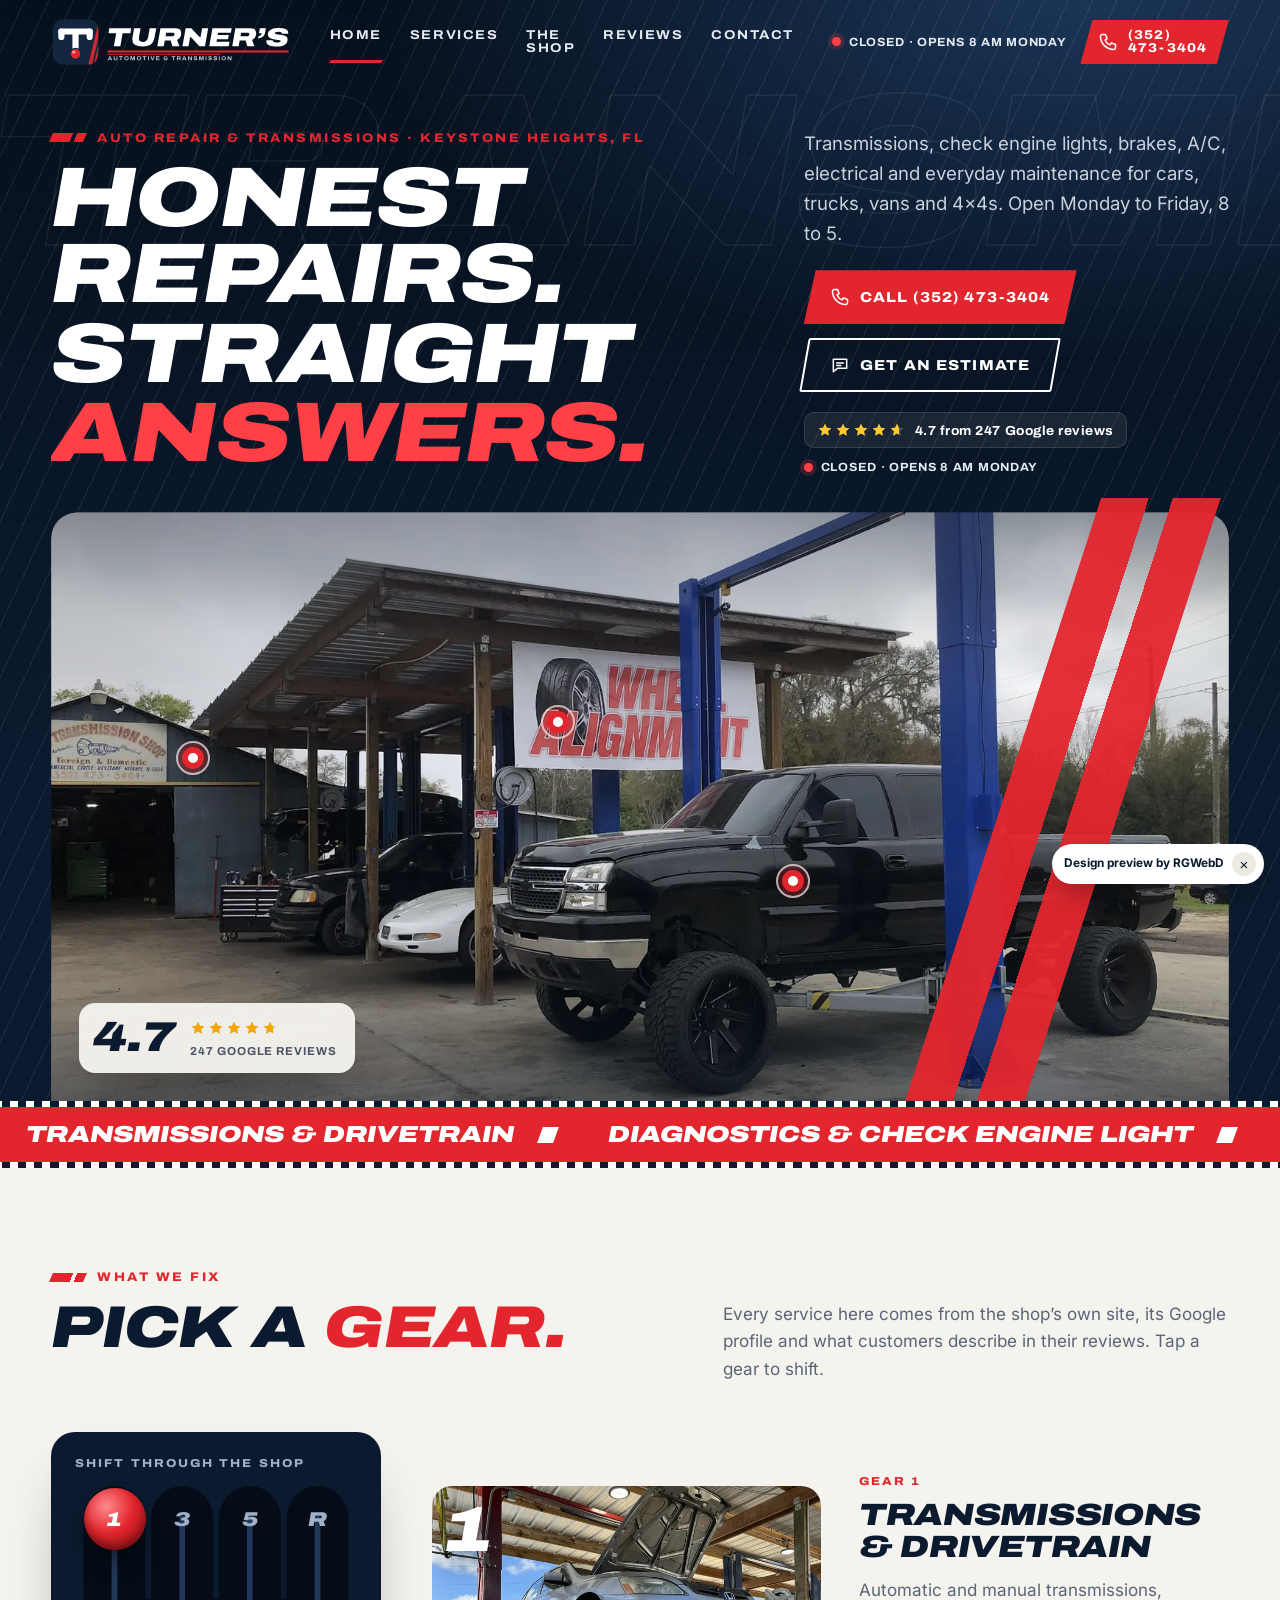
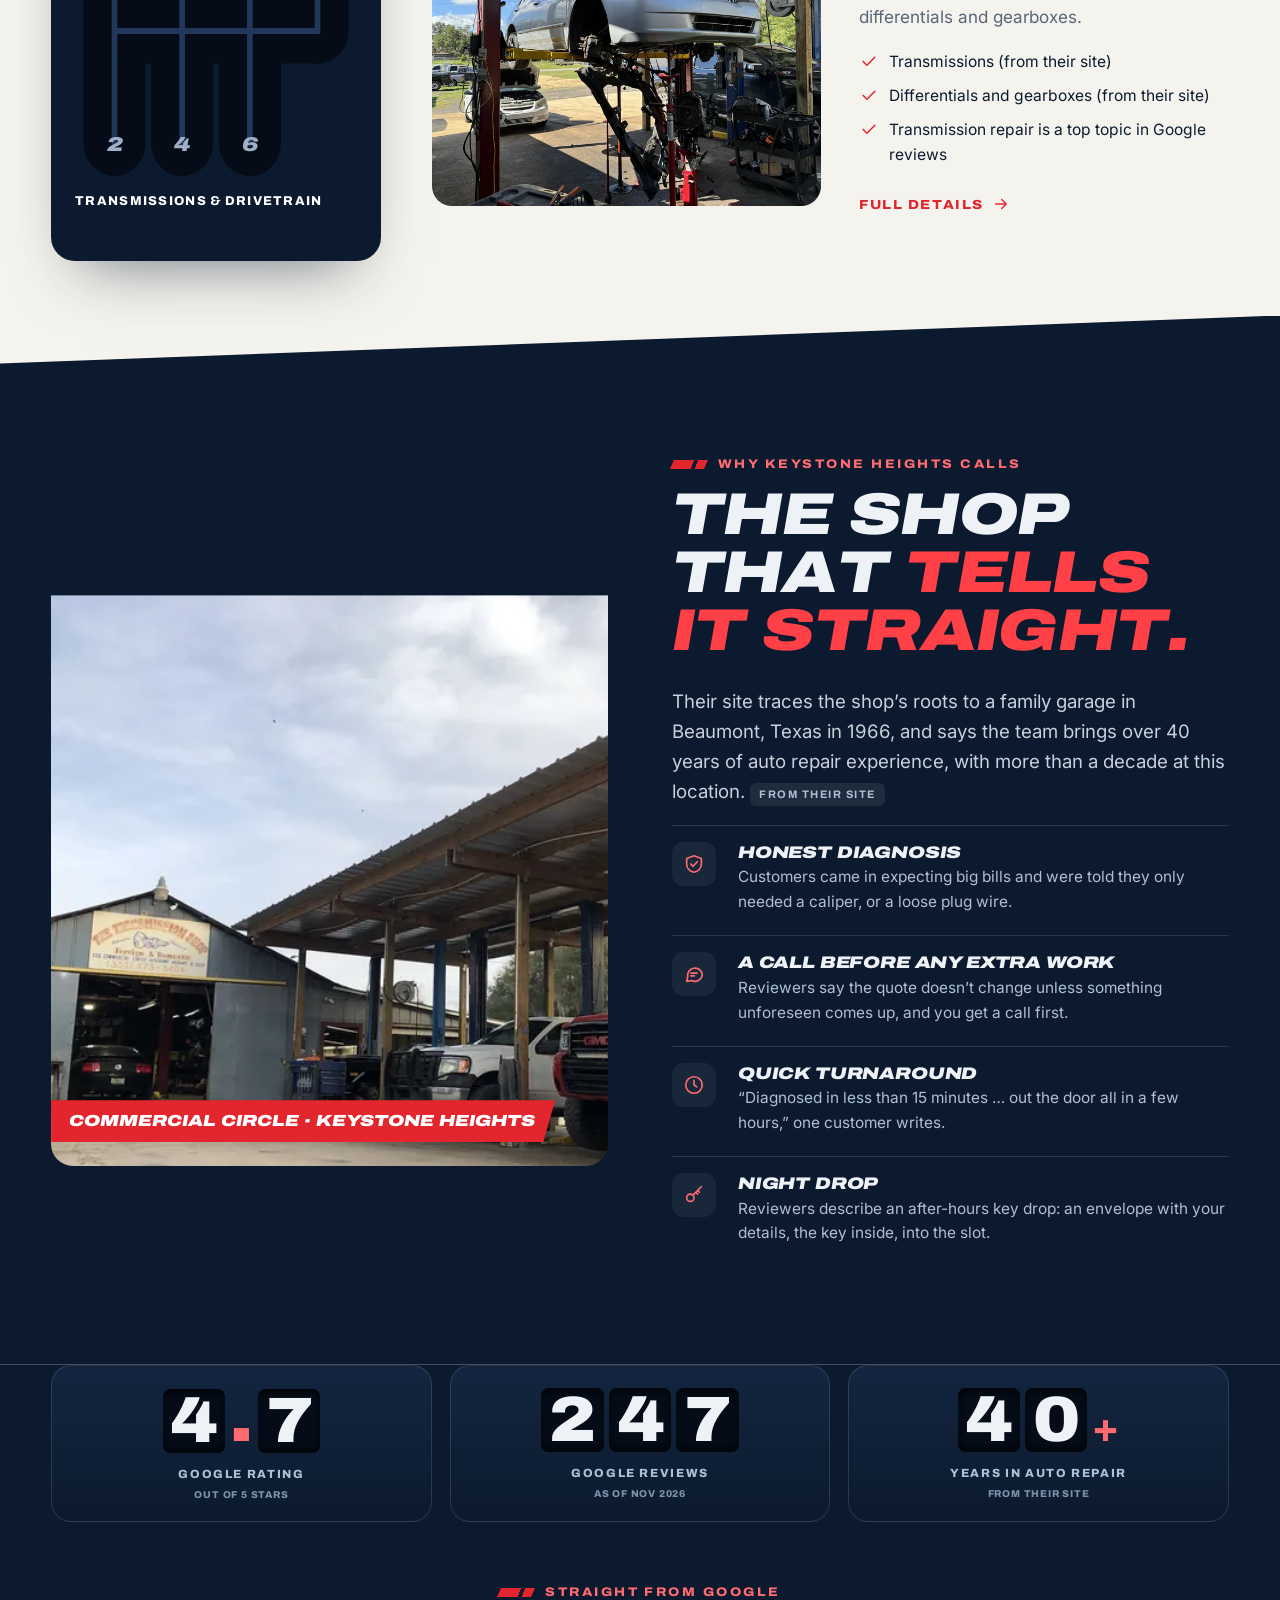
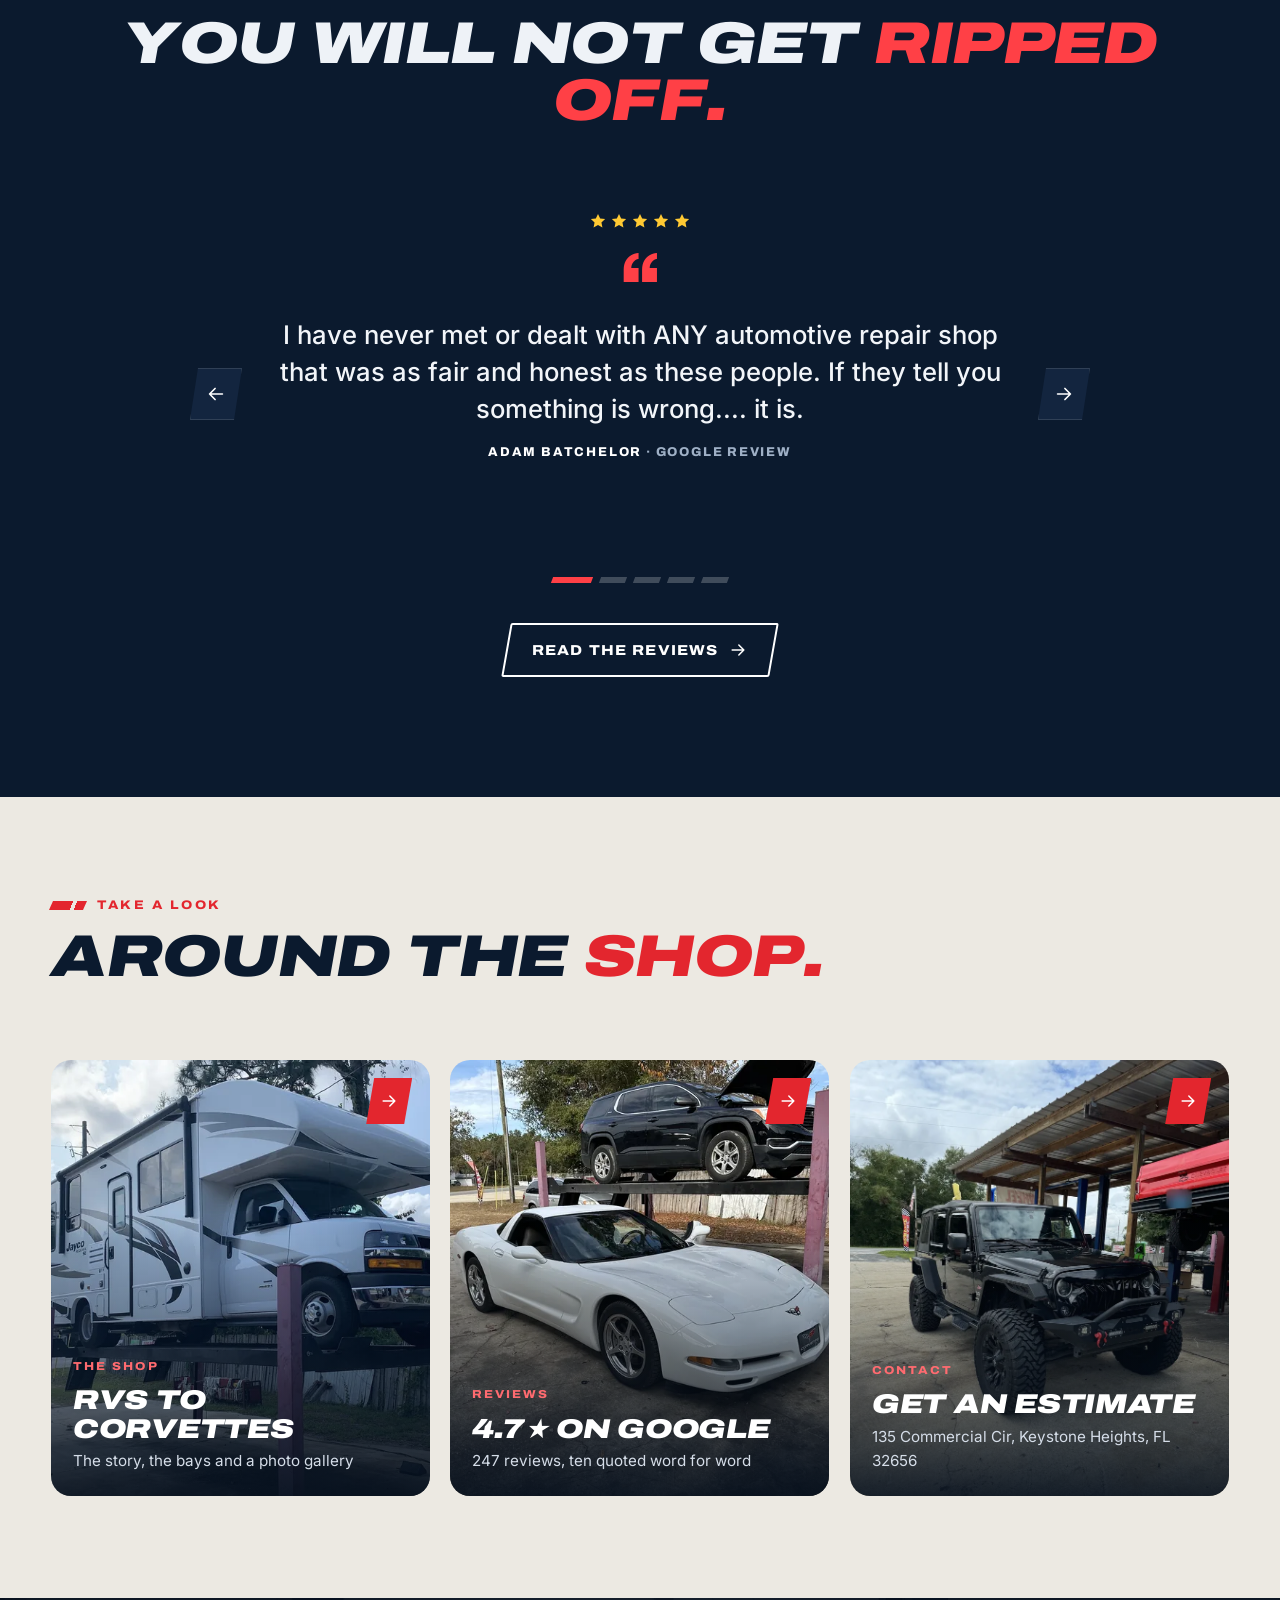
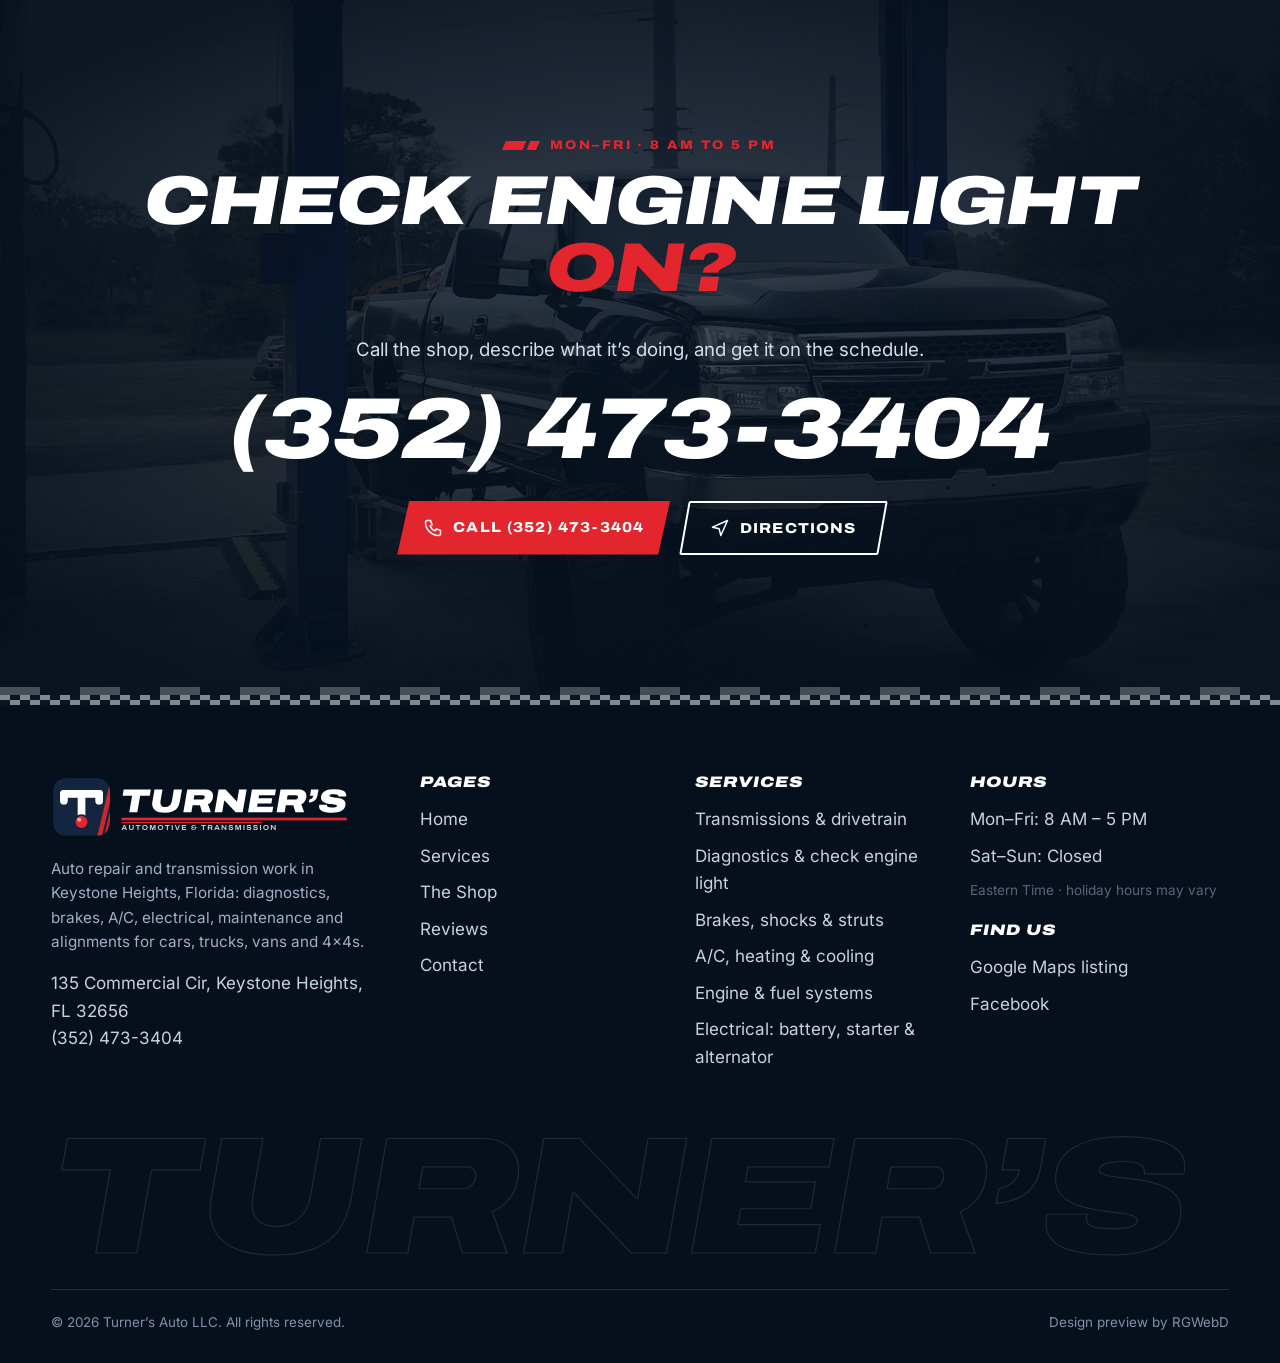
==== index.html @ 78ec4640 "Turner's Automotive design preview (RGWebD)" ====
<!doctype html><html lang="en"><head><meta charset="utf-8"><meta name="viewport" content="width=device-width,initial-scale=1,viewport-fit=cover">
<title>Turner’s Automotive | Auto Repair &amp; Transmissions in Keystone Heights, FL</title><meta name="description" content="Auto repair and transmission shop in Keystone Heights, FL: diagnostics, check engine lights, brakes, A/C, electrical, oil changes and alignments. 4.7★ from 247 Google reviews. Mon–Fri 8–5. Call (352) 473-3404."><link rel="canonical" href="https://rgwebd.github.io/turnersautomotive-demo/"><meta name="robots" content="index,follow">
<meta name="theme-color" content="#0B1A2E"><link rel="icon" href="favicon.ico" sizes="any"><link rel="icon" href="assets/ta-favicon.svg" type="image/svg+xml"><link rel="apple-touch-icon" href="apple-touch-icon.png">
<meta property="og:type" content="website"><meta property="og:site_name" content="Turner’s Automotive"><meta property="og:title" content="Turner’s Automotive | Auto Repair &amp; Transmissions in Keystone Heights, FL"><meta property="og:description" content="Auto repair and transmission shop in Keystone Heights, FL: diagnostics, check engine lights, brakes, A/C, electrical, oil changes and alignments. 4.7★ from 247 Google reviews. Mon–Fri 8–5. Call (352) 473-3404."><meta property="og:url" content="https://rgwebd.github.io/turnersautomotive-demo/"><meta property="og:image" content="https://rgwebd.github.io/turnersautomotive-demo/assets/og-image.jpg"><meta property="og:image:width" content="1200"><meta property="og:image:height" content="630"><meta property="og:locale" content="en_US">
<meta name="twitter:card" content="summary_large_image"><meta name="twitter:title" content="Turner’s Automotive | Auto Repair &amp; Transmissions in Keystone Heights, FL"><meta name="twitter:description" content="Auto repair and transmission shop in Keystone Heights, FL: diagnostics, check engine lights, brakes, A/C, electrical, oil changes and alignments. 4.7★ from 247 Google reviews. Mon–Fri 8–5. Call (352) 473-3404."><meta name="twitter:image" content="https://rgwebd.github.io/turnersautomotive-demo/assets/og-image.jpg">
<link rel="preload" href="assets/fonts/archivo-italic.woff2" as="font" type="font/woff2" crossorigin><link rel="preload" href="assets/fonts/inter.woff2" as="font" type="font/woff2" crossorigin>
<link rel="stylesheet" href="assets/styles.css"><script>document.documentElement.classList.add('js')</script><script type="application/ld+json">{"@context": "https://schema.org", "@type": "AutoRepair", "@id": "https://rgwebd.github.io/turnersautomotive-demo/#business", "name": "Turner’s Automotive", "alternateName": ["Turner’s Automotive & Transmission", "Turner’s Auto LLC"], "description": "Auto repair and transmission shop in Keystone Heights, Florida: transmissions, differentials and gearboxes, diagnostics and check engine lights, brakes, shocks and struts, A/C and heating, radiators and cooling systems, fuel systems, electrical repair, oil changes, tune-ups and alignments.", "url": "https://rgwebd.github.io/turnersautomotive-demo/", "telephone": "+1-352-473-3404", "image": ["https://rgwebd.github.io/turnersautomotive-demo/assets/img/g01-1600.webp", "https://rgwebd.github.io/turnersautomotive-demo/assets/img/g17-1600.webp", "https://rgwebd.github.io/turnersautomotive-demo/assets/og-image.jpg"], "logo": "https://rgwebd.github.io/turnersautomotive-demo/assets/favicon-512.png", "address": {"@type": "PostalAddress", "streetAddress": "135 Commercial Cir", "addressLocality": "Keystone Heights", "addressRegion": "FL", "postalCode": "32656", "addressCountry": "US"}, "geo": {"@type": "GeoCoordinates", "latitude": 29.7842377, "longitude": -82.0258645}, "hasMap": "https://www.google.com/maps/place/TURNER%E2%80%99S+AUTOMOTIVE/@29.7842377,-82.0284394,17z/data=!3m1!4b1!4m6!3m5!1s0x88e60f70cee715e9:0x8879cd5ee60d667d!8m2!3d29.7842377!4d-82.0258645!16s%2Fg%2F1v75sqx7", "sameAs": ["https://www.google.com/maps/place/TURNER%E2%80%99S+AUTOMOTIVE/@29.7842377,-82.0284394,17z/data=!3m1!4b1!4m6!3m5!1s0x88e60f70cee715e9:0x8879cd5ee60d667d!8m2!3d29.7842377!4d-82.0258645!16s%2Fg%2F1v75sqx7", "https://www.facebook.com/people/Turner-Automotive-Transmission-AKA-The-Transmission-Repair-Shop/100063788893662/"], "areaServed": [{"@type": "City", "name": "Keystone Heights, FL"}, {"@type": "Place", "name": "Northeast and Central Florida"}], "openingHoursSpecification": [{"@type": "OpeningHoursSpecification", "dayOfWeek": ["Monday", "Tuesday", "Wednesday", "Thursday", "Friday"], "opens": "08:00", "closes": "17:00"}], "paymentAccepted": "Credit cards, debit cards", "amenityFeature": [{"@type": "LocationFeatureSpecification", "name": "Wheelchair accessible entrance", "value": true}, {"@type": "LocationFeatureSpecification", "name": "Wheelchair accessible parking lot", "value": true}], "knowsAbout": ["Transmission repair", "Differentials", "Check engine light diagnosis", "Brake repair", "Auto A/C repair", "Radiator and cooling system repair", "Fuel injection", "Automotive electrical repair", "Oil change", "Wheel alignment"], "aggregateRating": {"@type": "AggregateRating", "ratingValue": 4.7, "reviewCount": 247, "bestRating": 5}, "makesOffer": [{"@type": "Offer", "itemOffered": {"@type": "Service", "name": "Transmissions & drivetrain", "url": "https://rgwebd.github.io/turnersautomotive-demo/services.html#transmissions"}}, {"@type": "Offer", "itemOffered": {"@type": "Service", "name": "Diagnostics & check engine light", "url": "https://rgwebd.github.io/turnersautomotive-demo/services.html#diagnostics"}}, {"@type": "Offer", "itemOffered": {"@type": "Service", "name": "Brakes, shocks & struts", "url": "https://rgwebd.github.io/turnersautomotive-demo/services.html#brakes-suspension"}}, {"@type": "Offer", "itemOffered": {"@type": "Service", "name": "A/C, heating & cooling", "url": "https://rgwebd.github.io/turnersautomotive-demo/services.html#ac-cooling"}}, {"@type": "Offer", "itemOffered": {"@type": "Service", "name": "Engine & fuel systems", "url": "https://rgwebd.github.io/turnersautomotive-demo/services.html#engine-fuel"}}, {"@type": "Offer", "itemOffered": {"@type": "Service", "name": "Electrical: battery, starter & alternator", "url": "https://rgwebd.github.io/turnersautomotive-demo/services.html#electrical"}}, {"@type": "Offer", "itemOffered": {"@type": "Service", "name": "Oil change, tune-up & fluids", "url": "https://rgwebd.github.io/turnersautomotive-demo/services.html#maintenance"}}, {"@type": "Offer", "itemOffered": {"@type": "Service", "name": "Wheel alignment & tires", "url": "https://rgwebd.github.io/turnersautomotive-demo/services.html#alignment"}}]}</script></head>
<body><a class="skip" href="#main">Skip to content</a><div class="progress" aria-hidden="true"></div>
<header class="hdr"><div class="wrap"><a class="brand" href="index.html" aria-label="Turner’s Automotive home"><img src="assets/ta-horizontal-dark.svg" width="425" height="120" alt="Turner’s Automotive &amp; Transmission"></a>
<nav class="nav" aria-label="Main"><a href="index.html" aria-current="page">Home</a><a href="services.html">Services</a><a href="shop.html">The Shop</a><a href="reviews.html">Reviews</a><a href="contact.html">Contact</a></nav><div class="hdr-cta"><span class="status" data-status><i></i><span>Mon–Fri 8 AM–5 PM</span></span><a class="btn sm mag" href="tel:+13524733404"><svg viewBox="0 0 24 24" fill="none" stroke="currentColor" stroke-width="1.8" stroke-linecap="round" stroke-linejoin="round" aria-hidden="true"><path d="M5 3h4l2 5-2.5 1.5a11 11 0 0 0 6 6L16 13l5 2v4a2 2 0 0 1-2 2A16 16 0 0 1 3 5a2 2 0 0 1 2-2z"/></svg><span class="lbl">(352) 473-3404</span></a></div>
<button class="burger" type="button" aria-expanded="false" aria-controls="mnav" aria-label="Open menu"><span></span><span></span><span></span></button></div></header>
<nav class="mnav" id="mnav" aria-label="Mobile" aria-hidden="true"><a href="index.html" aria-current="page">Home</a><a href="services.html">Services</a><a href="shop.html">The Shop</a><a href="reviews.html">Reviews</a><a href="contact.html">Contact</a><div class="ctas"><a class="btn mag " href="tel:+13524733404"><svg viewBox="0 0 24 24" fill="none" stroke="currentColor" stroke-width="1.8" stroke-linecap="round" stroke-linejoin="round" aria-hidden="true"><path d="M5 3h4l2 5-2.5 1.5a11 11 0 0 0 6 6L16 13l5 2v4a2 2 0 0 1-2 2A16 16 0 0 1 3 5a2 2 0 0 1 2-2z"/></svg><span class="lbl">Call (352) 473-3404</span></a><a class="btn mag ghost" href="contact.html#estimate"><svg viewBox="0 0 24 24" fill="none" stroke="currentColor" stroke-width="1.8" stroke-linecap="round" stroke-linejoin="round" aria-hidden="true"><path d="M4 5h16v11H9l-5 4z"/><path d="M8 9.5h8M8 12.5h5"/></svg><span class="lbl">Get an estimate</span></a></div><p style="margin-top:18px"><span class="status" data-status><i></i><span>Mon–Fri 8 AM–5 PM</span></span></p></nav><main id="main"><div class="lights" aria-hidden="true"><div class="rig"><div class="pod"><i></i><i></i><i></i></div><div class="pod"><i></i><i></i><i></i></div><div class="pod"><i></i><i></i><i></i></div><div class="pod"><i></i><i></i><i></i></div><div class="pod"><i></i><i></i><i></i></div></div><p>Lights out</p></div>
<section class="hero" aria-labelledby="h1"><div class="bgword" aria-hidden="true">TRANSMISSION</div>
<div class="wrap"><div class="hero-top"><div><p class="kicker fade">Auto repair &amp; transmissions · Keystone Heights, FL</p>
<h1 id="h1"><span class="l"><span>Honest repairs.</span></span><span class="l"><span class="speed">Straight</span></span><span class="l"><span class="red">answers.</span></span></h1></div>
<div class="hero-side"><p class="lead fade d1">Transmissions, check engine lights, brakes, A/C, electrical and everyday maintenance for cars, trucks, vans and 4×4s. Open Monday to Friday, 8 to 5.</p>
<div class="ctas fade d2"><a class="btn mag " href="tel:+13524733404"><svg viewBox="0 0 24 24" fill="none" stroke="currentColor" stroke-width="1.8" stroke-linecap="round" stroke-linejoin="round" aria-hidden="true"><path d="M5 3h4l2 5-2.5 1.5a11 11 0 0 0 6 6L16 13l5 2v4a2 2 0 0 1-2 2A16 16 0 0 1 3 5a2 2 0 0 1 2-2z"/></svg><span class="lbl">Call (352) 473-3404</span></a><a class="btn mag ghost" href="contact.html#estimate"><svg viewBox="0 0 24 24" fill="none" stroke="currentColor" stroke-width="1.8" stroke-linecap="round" stroke-linejoin="round" aria-hidden="true"><path d="M4 5h16v11H9l-5 4z"/><path d="M8 9.5h8M8 12.5h5"/></svg><span class="lbl">Get an estimate</span></a></div>
<div class="trust fade d3"><a class="chip" href="https://maps.app.goo.gl/gTGMU6ZF7AFFTeKB7" target="_blank" rel="noopener"><span class="pstars" role="img" aria-label="4.7 out of 5 stars"><span class="row"><svg viewBox="0 0 24 24" aria-hidden="true"><path fill="currentColor" d="M12 2.5l2.9 6.1 6.6.8-4.9 4.6 1.3 6.6L12 17.3l-5.9 3.3 1.3-6.6L2.5 9.4l6.6-.8z"/></svg><svg viewBox="0 0 24 24" aria-hidden="true"><path fill="currentColor" d="M12 2.5l2.9 6.1 6.6.8-4.9 4.6 1.3 6.6L12 17.3l-5.9 3.3 1.3-6.6L2.5 9.4l6.6-.8z"/></svg><svg viewBox="0 0 24 24" aria-hidden="true"><path fill="currentColor" d="M12 2.5l2.9 6.1 6.6.8-4.9 4.6 1.3 6.6L12 17.3l-5.9 3.3 1.3-6.6L2.5 9.4l6.6-.8z"/></svg><svg viewBox="0 0 24 24" aria-hidden="true"><path fill="currentColor" d="M12 2.5l2.9 6.1 6.6.8-4.9 4.6 1.3 6.6L12 17.3l-5.9 3.3 1.3-6.6L2.5 9.4l6.6-.8z"/></svg><svg viewBox="0 0 24 24" aria-hidden="true"><path fill="currentColor" d="M12 2.5l2.9 6.1 6.6.8-4.9 4.6 1.3 6.6L12 17.3l-5.9 3.3 1.3-6.6L2.5 9.4l6.6-.8z"/></svg></span><span class="top" style="width:94%"><span class="row"><svg viewBox="0 0 24 24" aria-hidden="true"><path fill="currentColor" d="M12 2.5l2.9 6.1 6.6.8-4.9 4.6 1.3 6.6L12 17.3l-5.9 3.3 1.3-6.6L2.5 9.4l6.6-.8z"/></svg><svg viewBox="0 0 24 24" aria-hidden="true"><path fill="currentColor" d="M12 2.5l2.9 6.1 6.6.8-4.9 4.6 1.3 6.6L12 17.3l-5.9 3.3 1.3-6.6L2.5 9.4l6.6-.8z"/></svg><svg viewBox="0 0 24 24" aria-hidden="true"><path fill="currentColor" d="M12 2.5l2.9 6.1 6.6.8-4.9 4.6 1.3 6.6L12 17.3l-5.9 3.3 1.3-6.6L2.5 9.4l6.6-.8z"/></svg><svg viewBox="0 0 24 24" aria-hidden="true"><path fill="currentColor" d="M12 2.5l2.9 6.1 6.6.8-4.9 4.6 1.3 6.6L12 17.3l-5.9 3.3 1.3-6.6L2.5 9.4l6.6-.8z"/></svg><svg viewBox="0 0 24 24" aria-hidden="true"><path fill="currentColor" d="M12 2.5l2.9 6.1 6.6.8-4.9 4.6 1.3 6.6L12 17.3l-5.9 3.3 1.3-6.6L2.5 9.4l6.6-.8z"/></svg></span></span></span> 4.7 from 247 Google reviews</a><span class="status" data-status><i></i><span>Mon–Fri 8 AM–5 PM</span></span></div></div></div>
<div class="wind"><div class="ph"><img src="assets/img/g01-1600.webp" srcset="assets/img/g01-800.webp 800w, assets/img/g01-1600.webp 1600w" sizes="(max-width:640px) 100vw, 1240px" width="1600" height="1200" alt="Turner’s Automotive shop in Keystone Heights: a lifted black pickup beside a blue two-post lift under the covered bays, with the Wheel Alignment banner" fetchpriority="high" decoding="async"></div><span class="stripe" aria-hidden="true"></span>
<div class="hs" style="--x:12%;--y:41%;--ym:45%"><a href="services.html#transmissions"><span class="dot"></span><span class="hl">Transmission shop</span></a></div>
<div class="hs" style="--x:43%;--y:35%;--ym:40%"><a href="services.html#alignment"><span class="dot"></span><span class="hl">Wheel alignment</span></a></div>
<div class="hs rev" style="--x:63%;--y:62%;--ym:58%"><a href="services.html#models"><span class="dot"></span><span class="hl">Trucks &amp; 4×4s</span></a></div>
<a class="rate-card" href="reviews.html"><span class="big">4.7</span><span><span class="pstars" role="img" aria-label="4.7 out of 5 stars"><span class="row"><svg viewBox="0 0 24 24" aria-hidden="true"><path fill="currentColor" d="M12 2.5l2.9 6.1 6.6.8-4.9 4.6 1.3 6.6L12 17.3l-5.9 3.3 1.3-6.6L2.5 9.4l6.6-.8z"/></svg><svg viewBox="0 0 24 24" aria-hidden="true"><path fill="currentColor" d="M12 2.5l2.9 6.1 6.6.8-4.9 4.6 1.3 6.6L12 17.3l-5.9 3.3 1.3-6.6L2.5 9.4l6.6-.8z"/></svg><svg viewBox="0 0 24 24" aria-hidden="true"><path fill="currentColor" d="M12 2.5l2.9 6.1 6.6.8-4.9 4.6 1.3 6.6L12 17.3l-5.9 3.3 1.3-6.6L2.5 9.4l6.6-.8z"/></svg><svg viewBox="0 0 24 24" aria-hidden="true"><path fill="currentColor" d="M12 2.5l2.9 6.1 6.6.8-4.9 4.6 1.3 6.6L12 17.3l-5.9 3.3 1.3-6.6L2.5 9.4l6.6-.8z"/></svg><svg viewBox="0 0 24 24" aria-hidden="true"><path fill="currentColor" d="M12 2.5l2.9 6.1 6.6.8-4.9 4.6 1.3 6.6L12 17.3l-5.9 3.3 1.3-6.6L2.5 9.4l6.6-.8z"/></svg></span><span class="top" style="width:94%"><span class="row"><svg viewBox="0 0 24 24" aria-hidden="true"><path fill="currentColor" d="M12 2.5l2.9 6.1 6.6.8-4.9 4.6 1.3 6.6L12 17.3l-5.9 3.3 1.3-6.6L2.5 9.4l6.6-.8z"/></svg><svg viewBox="0 0 24 24" aria-hidden="true"><path fill="currentColor" d="M12 2.5l2.9 6.1 6.6.8-4.9 4.6 1.3 6.6L12 17.3l-5.9 3.3 1.3-6.6L2.5 9.4l6.6-.8z"/></svg><svg viewBox="0 0 24 24" aria-hidden="true"><path fill="currentColor" d="M12 2.5l2.9 6.1 6.6.8-4.9 4.6 1.3 6.6L12 17.3l-5.9 3.3 1.3-6.6L2.5 9.4l6.6-.8z"/></svg><svg viewBox="0 0 24 24" aria-hidden="true"><path fill="currentColor" d="M12 2.5l2.9 6.1 6.6.8-4.9 4.6 1.3 6.6L12 17.3l-5.9 3.3 1.3-6.6L2.5 9.4l6.6-.8z"/></svg><svg viewBox="0 0 24 24" aria-hidden="true"><path fill="currentColor" d="M12 2.5l2.9 6.1 6.6.8-4.9 4.6 1.3 6.6L12 17.3l-5.9 3.3 1.3-6.6L2.5 9.4l6.6-.8z"/></svg></span></span></span><small>247 Google reviews</small></span></a></div></div></section>
<div class="ticker" aria-hidden="true"><ul><li>Transmissions & drivetrain</li><li>Diagnostics & check engine light</li><li>Brakes, shocks & struts</li><li>A/C, heating & cooling</li><li>Engine & fuel systems</li><li>Electrical: battery, starter & alternator</li><li>Oil change, tune-up & fluids</li><li>Wheel alignment & tires</li><li>Transmissions & drivetrain</li><li>Diagnostics & check engine light</li><li>Brakes, shocks & struts</li><li>A/C, heating & cooling</li><li>Engine & fuel systems</li><li>Electrical: battery, starter & alternator</li><li>Oil change, tune-up & fluids</li><li>Wheel alignment & tires</li></ul></div>
<section class="sec"><div class="wrap"><div class="head"><div><p class="kicker">What we fix</p><h2 class="split-h">Pick a <span class="red">gear.</span></h2></div><p>Every service here comes from the shop’s own site, its Google profile and what customers describe in their reviews. Tap a gear to shift.</p></div>
<div class="shift"><div class="gatebox"><span class="label">Shift through the shop</span><div class="gate" role="tablist" aria-label="Services"><svg class="slots" viewBox="0 0 100 100" preserveAspectRatio="none" aria-hidden="true"><line class="slot" x1="14" y1="12" x2="14" y2="88"/><line class="slot" x1="38" y1="12" x2="38" y2="88"/><line class="slot" x1="62" y1="12" x2="62" y2="88"/><line class="slot" x1="86" y1="12" x2="86" y2="50"/><line class="slot" x1="14" y1="50" x2="86" y2="50"/><line class="slot2" x1="14" y1="12" x2="14" y2="88"/><line class="slot2" x1="38" y1="12" x2="38" y2="88"/><line class="slot2" x1="62" y1="12" x2="62" y2="88"/><line class="slot2" x1="86" y1="12" x2="86" y2="50"/><line class="slot2" x1="14" y1="50" x2="86" y2="50"/></svg><span class="knob" aria-hidden="true"></span><button type="button" role="tab" id="gt-1" aria-controls="gp-1" aria-selected="false" tabindex="-1" data-name="Transmissions &amp; drivetrain" style="left:14%;top:12%" aria-label="Gear 1: Transmissions &amp; drivetrain">1</button><button type="button" role="tab" id="gt-2" aria-controls="gp-2" aria-selected="false" tabindex="-1" data-name="Diagnostics &amp; check engine light" style="left:14%;top:88%" aria-label="Gear 2: Diagnostics &amp; check engine light">2</button><button type="button" role="tab" id="gt-3" aria-controls="gp-3" aria-selected="false" tabindex="-1" data-name="Brakes, shocks &amp; struts" style="left:38%;top:12%" aria-label="Gear 3: Brakes, shocks &amp; struts">3</button><button type="button" role="tab" id="gt-4" aria-controls="gp-4" aria-selected="false" tabindex="-1" data-name="A/C, heating &amp; cooling" style="left:38%;top:88%" aria-label="Gear 4: A/C, heating &amp; cooling">4</button><button type="button" role="tab" id="gt-5" aria-controls="gp-5" aria-selected="false" tabindex="-1" data-name="Engine &amp; fuel systems" style="left:62%;top:12%" aria-label="Gear 5: Engine &amp; fuel systems">5</button><button type="button" role="tab" id="gt-6" aria-controls="gp-6" aria-selected="false" tabindex="-1" data-name="Electrical: battery, starter &amp; alternator" style="left:62%;top:88%" aria-label="Gear 6: Electrical: battery, starter &amp; alternator">6</button><button type="button" role="tab" id="gt-R" aria-controls="gp-R" aria-selected="false" tabindex="-1" data-name="Routine service &amp; alignment" style="left:86%;top:12%" aria-label="Gear R: Routine service &amp; alignment">R</button></div><p class="cur" aria-live="polite"></p></div>
<div class="gpanels"><div class="gpanel" role="tabpanel" id="gp-1" aria-labelledby="gt-1"><div class="gph"><img src="assets/img/g09-1600.webp" srcset="assets/img/g09-800.webp 800w, assets/img/g09-1600.webp 1600w" sizes="(max-width:980px) 92vw, 460px" width="1600" height="1200" alt="A silver Honda raised on a lift mid-repair, with drivetrain parts out on a jack stand" loading="lazy" decoding="async"><span class="gnum" aria-hidden="true">1</span></div>
<div class="gtx"><p class="label red">Gear 1</p><h3>Transmissions & drivetrain</h3><p class="muted">Automatic and manual transmissions, differentials and gearboxes.</p><ul><li><svg viewBox="0 0 24 24" fill="none" stroke="currentColor" stroke-width="1.8" stroke-linecap="round" stroke-linejoin="round" aria-hidden="true"><path d="M5 12.5l4.5 4.5L19 7.5"/></svg><span>Transmissions (from their site)</span></li><li><svg viewBox="0 0 24 24" fill="none" stroke="currentColor" stroke-width="1.8" stroke-linecap="round" stroke-linejoin="round" aria-hidden="true"><path d="M5 12.5l4.5 4.5L19 7.5"/></svg><span>Differentials and gearboxes (from their site)</span></li><li><svg viewBox="0 0 24 24" fill="none" stroke="currentColor" stroke-width="1.8" stroke-linecap="round" stroke-linejoin="round" aria-hidden="true"><path d="M5 12.5l4.5 4.5L19 7.5"/></svg><span>Transmission repair is a top topic in Google reviews</span></li></ul><a class="more" href="services.html#transmissions">Full details <svg viewBox="0 0 24 24" fill="none" stroke="currentColor" stroke-width="1.8" stroke-linecap="round" stroke-linejoin="round" aria-hidden="true"><path d="M5 12h14M13 6l6 6-6 6"/></svg></a></div></div><div class="gpanel" role="tabpanel" id="gp-2" aria-labelledby="gt-2" hidden><div class="gph"><img src="assets/img/g15-1600.webp" srcset="assets/img/g15-800.webp 800w, assets/img/g15-1600.webp 1500w" sizes="(max-width:980px) 92vw, 460px" width="1500" height="2000" alt="A white Ram dually pickup with a grille guard and the hood open for engine work" loading="lazy" decoding="async"><span class="gnum" aria-hidden="true">2</span></div>
<div class="gtx"><p class="label red">Gear 2</p><h3>Diagnostics & check engine light</h3><p class="muted">Check engine and service engine soon lights, tracked down to the real cause.</p><ul><li><svg viewBox="0 0 24 24" fill="none" stroke="currentColor" stroke-width="1.8" stroke-linecap="round" stroke-linejoin="round" aria-hidden="true"><path d="M5 12.5l4.5 4.5L19 7.5"/></svg><span>Check engine and service engine soon lights (from their site)</span></li><li><svg viewBox="0 0 24 24" fill="none" stroke="currentColor" stroke-width="1.8" stroke-linecap="round" stroke-linejoin="round" aria-hidden="true"><path d="M5 12.5l4.5 4.5L19 7.5"/></svg><span>Problem diagnosis: 13 Google review mentions</span></li><li><svg viewBox="0 0 24 24" fill="none" stroke="currentColor" stroke-width="1.8" stroke-linecap="round" stroke-linejoin="round" aria-hidden="true"><path d="M5 12.5l4.5 4.5L19 7.5"/></svg><span>The mechanic shows you the broken part</span></li></ul><a class="more" href="services.html#diagnostics">Full details <svg viewBox="0 0 24 24" fill="none" stroke="currentColor" stroke-width="1.8" stroke-linecap="round" stroke-linejoin="round" aria-hidden="true"><path d="M5 12h14M13 6l6 6-6 6"/></svg></a></div></div><div class="gpanel" role="tabpanel" id="gp-3" aria-labelledby="gt-3" hidden><div class="gph"><img src="assets/img/g07-1600.webp" srcset="assets/img/g07-800.webp 800w, assets/img/g07-1600.webp 1600w" sizes="(max-width:980px) 92vw, 460px" width="1600" height="1200" alt="A silver Mercedes-Benz on a two-post lift with the hood up" loading="lazy" decoding="async"><span class="gnum" aria-hidden="true">3</span></div>
<div class="gtx"><p class="label red">Gear 3</p><h3>Brakes, shocks & struts</h3><p class="muted">Brakes, rotors, shocks, struts, steering and suspension.</p><ul><li><svg viewBox="0 0 24 24" fill="none" stroke="currentColor" stroke-width="1.8" stroke-linecap="round" stroke-linejoin="round" aria-hidden="true"><path d="M5 12.5l4.5 4.5L19 7.5"/></svg><span>Brakes, shocks and struts (from their site)</span></li><li><svg viewBox="0 0 24 24" fill="none" stroke="currentColor" stroke-width="1.8" stroke-linecap="round" stroke-linejoin="round" aria-hidden="true"><path d="M5 12.5l4.5 4.5L19 7.5"/></svg><span>Calipers and rotors (Google reviews)</span></li><li><svg viewBox="0 0 24 24" fill="none" stroke="currentColor" stroke-width="1.8" stroke-linecap="round" stroke-linejoin="round" aria-hidden="true"><path d="M5 12.5l4.5 4.5L19 7.5"/></svg><span>Steering and suspension (Google reviews)</span></li></ul><a class="more" href="services.html#brakes-suspension">Full details <svg viewBox="0 0 24 24" fill="none" stroke="currentColor" stroke-width="1.8" stroke-linecap="round" stroke-linejoin="round" aria-hidden="true"><path d="M5 12h14M13 6l6 6-6 6"/></svg></a></div></div><div class="gpanel" role="tabpanel" id="gp-4" aria-labelledby="gt-4" hidden><div class="gph"><img src="assets/img/g20-1600.webp" srcset="assets/img/g20-800.webp 800w, assets/img/g20-1600.webp 1500w" sizes="(max-width:980px) 92vw, 460px" width="1500" height="2000" alt="A red Mazda RX-7 with the hood up and the engine exposed" loading="lazy" decoding="async"><span class="gnum" aria-hidden="true">4</span></div>
<div class="gtx"><p class="label red">Gear 4</p><h3>A/C, heating & cooling</h3><p class="muted">A/C and heat, radiators, coolant, water pumps and timing belts.</p><ul><li><svg viewBox="0 0 24 24" fill="none" stroke="currentColor" stroke-width="1.8" stroke-linecap="round" stroke-linejoin="round" aria-hidden="true"><path d="M5 12.5l4.5 4.5L19 7.5"/></svg><span>A/C and heating system repair (from their site)</span></li><li><svg viewBox="0 0 24 24" fill="none" stroke="currentColor" stroke-width="1.8" stroke-linecap="round" stroke-linejoin="round" aria-hidden="true"><path d="M5 12.5l4.5 4.5L19 7.5"/></svg><span>Radiator and coolant system repair (from their site)</span></li><li><svg viewBox="0 0 24 24" fill="none" stroke="currentColor" stroke-width="1.8" stroke-linecap="round" stroke-linejoin="round" aria-hidden="true"><path d="M5 12.5l4.5 4.5L19 7.5"/></svg><span>Timing belt and water pump jobs (shop’s Google post)</span></li></ul><a class="more" href="services.html#ac-cooling">Full details <svg viewBox="0 0 24 24" fill="none" stroke="currentColor" stroke-width="1.8" stroke-linecap="round" stroke-linejoin="round" aria-hidden="true"><path d="M5 12h14M13 6l6 6-6 6"/></svg></a></div></div><div class="gpanel" role="tabpanel" id="gp-5" aria-labelledby="gt-5" hidden><div class="gph"><img src="assets/img/g08-1600.webp" srcset="assets/img/g08-800.webp 800w, assets/img/g08-1600.webp 1600w" sizes="(max-width:980px) 92vw, 460px" width="1600" height="1200" alt="A black Shelby Mustang with the hood open in the shop" loading="lazy" decoding="async"><span class="gnum" aria-hidden="true">5</span></div>
<div class="gtx"><p class="label red">Gear 5</p><h3>Engine & fuel systems</h3><p class="muted">Engine repair, carburetors, fuel injection and fuel pumps.</p><ul><li><svg viewBox="0 0 24 24" fill="none" stroke="currentColor" stroke-width="1.8" stroke-linecap="round" stroke-linejoin="round" aria-hidden="true"><path d="M5 12.5l4.5 4.5L19 7.5"/></svg><span>Carburetor and fuel injection repair (from their site)</span></li><li><svg viewBox="0 0 24 24" fill="none" stroke="currentColor" stroke-width="1.8" stroke-linecap="round" stroke-linejoin="round" aria-hidden="true"><path d="M5 12.5l4.5 4.5L19 7.5"/></svg><span>Fuel pump repair (from their site)</span></li><li><svg viewBox="0 0 24 24" fill="none" stroke="currentColor" stroke-width="1.8" stroke-linecap="round" stroke-linejoin="round" aria-hidden="true"><path d="M5 12.5l4.5 4.5L19 7.5"/></svg><span>Engine repair (Google reviews)</span></li></ul><a class="more" href="services.html#engine-fuel">Full details <svg viewBox="0 0 24 24" fill="none" stroke="currentColor" stroke-width="1.8" stroke-linecap="round" stroke-linejoin="round" aria-hidden="true"><path d="M5 12h14M13 6l6 6-6 6"/></svg></a></div></div><div class="gpanel" role="tabpanel" id="gp-6" aria-labelledby="gt-6" hidden><div class="gph"><img src="assets/img/g12-1600.webp" srcset="assets/img/g12-800.webp 800w, assets/img/g12-1600.webp 1600w" sizes="(max-width:980px) 92vw, 460px" width="1600" height="1200" alt="A silver Ford Escape inside the enclosed service bay next to lift posts and shop tools" loading="lazy" decoding="async"><span class="gnum" aria-hidden="true">6</span></div>
<div class="gtx"><p class="label red">Gear 6</p><h3>Electrical: battery, starter & alternator</h3><p class="muted">Batteries, starters, alternators, generators and wiring.</p><ul><li><svg viewBox="0 0 24 24" fill="none" stroke="currentColor" stroke-width="1.8" stroke-linecap="round" stroke-linejoin="round" aria-hidden="true"><path d="M5 12.5l4.5 4.5L19 7.5"/></svg><span>Battery, starter, alternator and generator (from their site)</span></li><li><svg viewBox="0 0 24 24" fill="none" stroke="currentColor" stroke-width="1.8" stroke-linecap="round" stroke-linejoin="round" aria-hidden="true"><path d="M5 12.5l4.5 4.5L19 7.5"/></svg><span>Wiring repairs (Google reviews)</span></li></ul><a class="more" href="services.html#electrical">Full details <svg viewBox="0 0 24 24" fill="none" stroke="currentColor" stroke-width="1.8" stroke-linecap="round" stroke-linejoin="round" aria-hidden="true"><path d="M5 12h14M13 6l6 6-6 6"/></svg></a></div></div><div class="gpanel" role="tabpanel" id="gp-R" aria-labelledby="gt-R" hidden><div class="gph"><img src="assets/img/g06-1600.webp" srcset="assets/img/g06-800.webp 800w, assets/img/g06-1600.webp 1600w" sizes="(max-width:980px) 92vw, 460px" width="1600" height="1200" alt="A red Ford F-150 up on the four-post alignment rack beside the wheel alignment machine" loading="lazy" decoding="async"><span class="gnum" aria-hidden="true">R</span></div>
<div class="gtx"><p class="label red">Gear R</p><h3>Routine service & alignment</h3><p class="muted">Oil change, lube and tune-up, filters, fluids, belts, hoses and alignments.</p><ul><li><svg viewBox="0 0 24 24" fill="none" stroke="currentColor" stroke-width="1.8" stroke-linecap="round" stroke-linejoin="round" aria-hidden="true"><path d="M5 12.5l4.5 4.5L19 7.5"/></svg><span>Oil change, lube and tune-up (from their site)</span></li><li><svg viewBox="0 0 24 24" fill="none" stroke="currentColor" stroke-width="1.8" stroke-linecap="round" stroke-linejoin="round" aria-hidden="true"><path d="M5 12.5l4.5 4.5L19 7.5"/></svg><span>Filters, fluids, belts and hoses (from their site)</span></li><li><svg viewBox="0 0 24 24" fill="none" stroke="currentColor" stroke-width="1.8" stroke-linecap="round" stroke-linejoin="round" aria-hidden="true"><path d="M5 12.5l4.5 4.5L19 7.5"/></svg><span>Wheel alignments on the drive-on rack (from their site)</span></li></ul><a class="more" href="services.html#maintenance">Full details <svg viewBox="0 0 24 24" fill="none" stroke="currentColor" stroke-width="1.8" stroke-linecap="round" stroke-linejoin="round" aria-hidden="true"><path d="M5 12h14M13 6l6 6-6 6"/></svg></a></div></div></div></div></div></section>
<section class="sec dark slant-top"><div class="wrap why"><div class="why-img" data-r="left"><img src="assets/img/g17-1600.webp" srcset="assets/img/g17-800.webp 800w, assets/img/g17-1600.webp 1600w" sizes="(max-width:980px) 100vw, 50vw" width="1600" height="1200" alt="The Turner’s Automotive lot: the transmission shop building and the long covered service canopy" loading="lazy" decoding="async" data-px="0.06"><span class="tagline">Commercial Circle · Keystone Heights</span></div>
<div data-r><p class="kicker">Why Keystone Heights calls</p><h2 class="split-h">The shop that <span class="red">tells it straight.</span></h2>
<p class="lead">Their site traces the shop’s roots to a family garage in Beaumont, Texas in 1966, and says the team brings over 40 years of auto repair experience, with more than a decade at this location. <span class="src">From their site</span></p>
<div class="pts"><div class="pt"><span class="n"><svg viewBox="0 0 24 24" fill="none" stroke="currentColor" stroke-width="1.8" stroke-linecap="round" stroke-linejoin="round" aria-hidden="true"><path d="M12 3l8 3v6c0 4.5-3.4 8-8 9-4.6-1-8-4.5-8-9V6z"/><path d="M8.5 12l2.5 2.5 4.5-5"/></svg></span><div><h3>Honest diagnosis</h3><p>Customers came in expecting big bills and were told they only needed a caliper, or a loose plug wire.</p></div></div>
<div class="pt"><span class="n"><svg viewBox="0 0 24 24" fill="none" stroke="currentColor" stroke-width="1.8" stroke-linecap="round" stroke-linejoin="round" aria-hidden="true"><path d="M21 12a8 8 0 0 1-11.6 7.1L4 20l1.1-4.6A8 8 0 1 1 21 12z"/><path d="M8.5 11h7M8.5 14h4"/></svg></span><div><h3>A call before any extra work</h3><p>Reviewers say the quote doesn’t change unless something unforeseen comes up, and you get a call first.</p></div></div>
<div class="pt"><span class="n"><svg viewBox="0 0 24 24" fill="none" stroke="currentColor" stroke-width="1.8" stroke-linecap="round" stroke-linejoin="round" aria-hidden="true"><circle cx="12" cy="12" r="9"/><path d="M12 7v5l3 2"/></svg></span><div><h3>Quick turnaround</h3><p>“Diagnosed in less than 15 minutes … out the door all in a few hours,” one customer writes.</p></div></div>
<div class="pt"><span class="n"><svg viewBox="0 0 24 24" fill="none" stroke="currentColor" stroke-width="1.8" stroke-linecap="round" stroke-linejoin="round" aria-hidden="true"><circle cx="8" cy="15" r="4"/><path d="M10.8 12.2L20 3M16 7l2 2M14 9l2 2"/></svg></span><div><h3>Night drop</h3><p>Reviewers describe an after-hours key drop: an envelope with your details, the key inside, into the slot.</p></div></div></div></div></div></section>
<section class="sec dark" style="padding-top:0"><div class="wrap"><div class="odos stagger"><div class="odo"><div class="digits" aria-hidden="true"><span class="dg" data-v="4">4</span><span class="sep" aria-hidden="true">.</span><span class="dg" data-v="7">7</span></div><span class="sr">4.7</span><div class="lab">Google rating<em>out of 5 stars</em></div></div><div class="odo"><div class="digits" aria-hidden="true"><span class="dg" data-v="2">2</span><span class="dg" data-v="4">4</span><span class="dg" data-v="7">7</span></div><span class="sr">247</span><div class="lab">Google reviews<em>as of Nov 2026</em></div></div><div class="odo"><div class="digits" aria-hidden="true"><span class="dg" data-v="4">4</span><span class="dg" data-v="0">0</span><span class="suf" aria-hidden="true">+</span></div><span class="sr">40+</span><div class="lab">Years in auto repair<em>from their site</em></div></div></div>
<div class="head center"><div><p class="kicker">Straight from Google</p><h2 class="split-h">You will NOT get <span class="red">ripped off.</span></h2></div></div>
<div class="car" aria-roledescription="carousel" aria-label="Customer reviews"><div class="car-view"><div class="car-track"><div class="slide" role="group" aria-roledescription="slide" aria-label="1 of 5"><span class="stars" aria-label="5 out of 5 stars"><svg viewBox="0 0 24 24" fill="currentColor" aria-hidden="true"><path d="M12 2.5l2.9 6.1 6.6.8-4.9 4.6 1.3 6.6L12 17.3l-5.9 3.3 1.3-6.6-4.9-4.6 6.6-.8z"/></svg><svg viewBox="0 0 24 24" fill="currentColor" aria-hidden="true"><path d="M12 2.5l2.9 6.1 6.6.8-4.9 4.6 1.3 6.6L12 17.3l-5.9 3.3 1.3-6.6-4.9-4.6 6.6-.8z"/></svg><svg viewBox="0 0 24 24" fill="currentColor" aria-hidden="true"><path d="M12 2.5l2.9 6.1 6.6.8-4.9 4.6 1.3 6.6L12 17.3l-5.9 3.3 1.3-6.6-4.9-4.6 6.6-.8z"/></svg><svg viewBox="0 0 24 24" fill="currentColor" aria-hidden="true"><path d="M12 2.5l2.9 6.1 6.6.8-4.9 4.6 1.3 6.6L12 17.3l-5.9 3.3 1.3-6.6-4.9-4.6 6.6-.8z"/></svg><svg viewBox="0 0 24 24" fill="currentColor" aria-hidden="true"><path d="M12 2.5l2.9 6.1 6.6.8-4.9 4.6 1.3 6.6L12 17.3l-5.9 3.3 1.3-6.6-4.9-4.6 6.6-.8z"/></svg></span><span class="qm" aria-hidden="true">“</span><blockquote>I have never met or dealt with ANY automotive repair shop that was as fair and honest as these people. If they tell you something is wrong.... it is.</blockquote><p class="who"><span>Adam Batchelor</span> · Google review</p></div><div class="slide" role="group" aria-roledescription="slide" aria-label="2 of 5"><span class="stars" aria-label="5 out of 5 stars"><svg viewBox="0 0 24 24" fill="currentColor" aria-hidden="true"><path d="M12 2.5l2.9 6.1 6.6.8-4.9 4.6 1.3 6.6L12 17.3l-5.9 3.3 1.3-6.6-4.9-4.6 6.6-.8z"/></svg><svg viewBox="0 0 24 24" fill="currentColor" aria-hidden="true"><path d="M12 2.5l2.9 6.1 6.6.8-4.9 4.6 1.3 6.6L12 17.3l-5.9 3.3 1.3-6.6-4.9-4.6 6.6-.8z"/></svg><svg viewBox="0 0 24 24" fill="currentColor" aria-hidden="true"><path d="M12 2.5l2.9 6.1 6.6.8-4.9 4.6 1.3 6.6L12 17.3l-5.9 3.3 1.3-6.6-4.9-4.6 6.6-.8z"/></svg><svg viewBox="0 0 24 24" fill="currentColor" aria-hidden="true"><path d="M12 2.5l2.9 6.1 6.6.8-4.9 4.6 1.3 6.6L12 17.3l-5.9 3.3 1.3-6.6-4.9-4.6 6.6-.8z"/></svg><svg viewBox="0 0 24 24" fill="currentColor" aria-hidden="true"><path d="M12 2.5l2.9 6.1 6.6.8-4.9 4.6 1.3 6.6L12 17.3l-5.9 3.3 1.3-6.6-4.9-4.6 6.6-.8z"/></svg></span><span class="qm" aria-hidden="true">“</span><blockquote>Still amazed by the exceptional level of service this mechanic gives to my vehicles. Thought I had a blown head, turns out one of my spark plug wires was loose. They could have got me for thousands but we&#x27;re honest. That&#x27;s a rare quality for a mechanic. They got my business for life!</blockquote><p class="who"><span>YuMad Bro?</span> · Google review</p></div><div class="slide" role="group" aria-roledescription="slide" aria-label="3 of 5"><span class="stars" aria-label="5 out of 5 stars"><svg viewBox="0 0 24 24" fill="currentColor" aria-hidden="true"><path d="M12 2.5l2.9 6.1 6.6.8-4.9 4.6 1.3 6.6L12 17.3l-5.9 3.3 1.3-6.6-4.9-4.6 6.6-.8z"/></svg><svg viewBox="0 0 24 24" fill="currentColor" aria-hidden="true"><path d="M12 2.5l2.9 6.1 6.6.8-4.9 4.6 1.3 6.6L12 17.3l-5.9 3.3 1.3-6.6-4.9-4.6 6.6-.8z"/></svg><svg viewBox="0 0 24 24" fill="currentColor" aria-hidden="true"><path d="M12 2.5l2.9 6.1 6.6.8-4.9 4.6 1.3 6.6L12 17.3l-5.9 3.3 1.3-6.6-4.9-4.6 6.6-.8z"/></svg><svg viewBox="0 0 24 24" fill="currentColor" aria-hidden="true"><path d="M12 2.5l2.9 6.1 6.6.8-4.9 4.6 1.3 6.6L12 17.3l-5.9 3.3 1.3-6.6-4.9-4.6 6.6-.8z"/></svg><svg viewBox="0 0 24 24" fill="currentColor" aria-hidden="true"><path d="M12 2.5l2.9 6.1 6.6.8-4.9 4.6 1.3 6.6L12 17.3l-5.9 3.3 1.3-6.6-4.9-4.6 6.6-.8z"/></svg></span><span class="qm" aria-hidden="true">“</span><blockquote>I experienced the problem being diagnosed in less than 15 minutes, parts ordered, replaced, and out the door all in a few hours.</blockquote><p class="who"><span>Joy Davis</span> · Google review</p></div><div class="slide" role="group" aria-roledescription="slide" aria-label="4 of 5"><span class="stars" aria-label="5 out of 5 stars"><svg viewBox="0 0 24 24" fill="currentColor" aria-hidden="true"><path d="M12 2.5l2.9 6.1 6.6.8-4.9 4.6 1.3 6.6L12 17.3l-5.9 3.3 1.3-6.6-4.9-4.6 6.6-.8z"/></svg><svg viewBox="0 0 24 24" fill="currentColor" aria-hidden="true"><path d="M12 2.5l2.9 6.1 6.6.8-4.9 4.6 1.3 6.6L12 17.3l-5.9 3.3 1.3-6.6-4.9-4.6 6.6-.8z"/></svg><svg viewBox="0 0 24 24" fill="currentColor" aria-hidden="true"><path d="M12 2.5l2.9 6.1 6.6.8-4.9 4.6 1.3 6.6L12 17.3l-5.9 3.3 1.3-6.6-4.9-4.6 6.6-.8z"/></svg><svg viewBox="0 0 24 24" fill="currentColor" aria-hidden="true"><path d="M12 2.5l2.9 6.1 6.6.8-4.9 4.6 1.3 6.6L12 17.3l-5.9 3.3 1.3-6.6-4.9-4.6 6.6-.8z"/></svg><svg viewBox="0 0 24 24" fill="currentColor" aria-hidden="true"><path d="M12 2.5l2.9 6.1 6.6.8-4.9 4.6 1.3 6.6L12 17.3l-5.9 3.3 1.3-6.6-4.9-4.6 6.6-.8z"/></svg></span><span class="qm" aria-hidden="true">“</span><blockquote>They kept us informed on what the problem was and what they were doing. They didn&#x27;t pressure us into any extra work, even if they recommend something. And their prices are very fair.</blockquote><p class="who"><span>Stephanie Roop</span> · Google review</p></div><div class="slide" role="group" aria-roledescription="slide" aria-label="5 of 5"><span class="stars" aria-label="5 out of 5 stars"><svg viewBox="0 0 24 24" fill="currentColor" aria-hidden="true"><path d="M12 2.5l2.9 6.1 6.6.8-4.9 4.6 1.3 6.6L12 17.3l-5.9 3.3 1.3-6.6-4.9-4.6 6.6-.8z"/></svg><svg viewBox="0 0 24 24" fill="currentColor" aria-hidden="true"><path d="M12 2.5l2.9 6.1 6.6.8-4.9 4.6 1.3 6.6L12 17.3l-5.9 3.3 1.3-6.6-4.9-4.6 6.6-.8z"/></svg><svg viewBox="0 0 24 24" fill="currentColor" aria-hidden="true"><path d="M12 2.5l2.9 6.1 6.6.8-4.9 4.6 1.3 6.6L12 17.3l-5.9 3.3 1.3-6.6-4.9-4.6 6.6-.8z"/></svg><svg viewBox="0 0 24 24" fill="currentColor" aria-hidden="true"><path d="M12 2.5l2.9 6.1 6.6.8-4.9 4.6 1.3 6.6L12 17.3l-5.9 3.3 1.3-6.6-4.9-4.6 6.6-.8z"/></svg><svg viewBox="0 0 24 24" fill="currentColor" aria-hidden="true"><path d="M12 2.5l2.9 6.1 6.6.8-4.9 4.6 1.3 6.6L12 17.3l-5.9 3.3 1.3-6.6-4.9-4.6 6.6-.8z"/></svg></span><span class="qm" aria-hidden="true">“</span><blockquote>We were camping at the state park when the check engine light came on. They found the problem, got the part on time did the work at a good price; plus they helped getting me to and from my camp site.</blockquote><p class="who"><span>Paul Davis</span> · Google review</p></div></div></div><button class="pv" type="button" aria-label="Previous review"><svg viewBox="0 0 24 24" fill="none" stroke="currentColor" stroke-width="1.8" stroke-linecap="round" stroke-linejoin="round" aria-hidden="true"><path d="M19 12H5M11 6l-6 6 6 6"/></svg></button><button class="nx" type="button" aria-label="Next review"><svg viewBox="0 0 24 24" fill="none" stroke="currentColor" stroke-width="1.8" stroke-linecap="round" stroke-linejoin="round" aria-hidden="true"><path d="M5 12h14M13 6l6 6-6 6"/></svg></button><div class="dots"></div></div><p style="text-align:center;margin-top:40px"><a class="btn ghost mag" href="reviews.html"><span class="lbl">Read the reviews</span><svg viewBox="0 0 24 24" fill="none" stroke="currentColor" stroke-width="1.8" stroke-linecap="round" stroke-linejoin="round" aria-hidden="true"><path d="M5 12h14M13 6l6 6-6 6"/></svg></a></p></div></section>
<section class="sec paper2"><div class="wrap"><div class="head"><div><p class="kicker">Take a look</p><h2 class="split-h">Around the <span class="red">shop.</span></h2></div></div>
<div class="teasers stagger"><a class="pcard" href="shop.html"><img src="assets/img/g24-1600.webp" srcset="assets/img/g24-800.webp 800w, assets/img/g24-1600.webp 1600w" sizes="(max-width:980px) 100vw, 33vw" width="1600" height="1200" alt="A Jayco Class C motorhome up on the drive-on rack" loading="lazy" decoding="async"><span class="go"><svg viewBox="0 0 24 24" fill="none" stroke="currentColor" stroke-width="1.8" stroke-linecap="round" stroke-linejoin="round" aria-hidden="true"><path d="M5 12h14M13 6l6 6-6 6"/></svg></span><span class="tx"><span class="label">The Shop</span><h3>RVs to Corvettes</h3><p>The story, the bays and a photo gallery</p></span></a>
<a class="pcard" href="reviews.html"><img src="assets/img/g19-1600.webp" srcset="assets/img/g19-800.webp 800w, assets/img/g19-1600.webp 1600w" sizes="(max-width:980px) 100vw, 33vw" width="1600" height="1200" alt="A white C5 Chevrolet Corvette in the lot, with a GMC SUV raised on the rack behind it" loading="lazy" decoding="async"><span class="go"><svg viewBox="0 0 24 24" fill="none" stroke="currentColor" stroke-width="1.8" stroke-linecap="round" stroke-linejoin="round" aria-hidden="true"><path d="M5 12h14M13 6l6 6-6 6"/></svg></span><span class="tx"><span class="label">Reviews</span><h3>4.7★ on Google</h3><p>247 reviews, ten quoted word for word</p></span></a>
<a class="pcard" href="contact.html"><img src="assets/img/g16-1600.webp" srcset="assets/img/g16-800.webp 800w, assets/img/g16-1600.webp 1500w" sizes="(max-width:980px) 100vw, 33vw" width="1500" height="2000" alt="A lifted black Jeep Wrangler on off-road tires outside the shop bays" loading="lazy" decoding="async"><span class="go"><svg viewBox="0 0 24 24" fill="none" stroke="currentColor" stroke-width="1.8" stroke-linecap="round" stroke-linejoin="round" aria-hidden="true"><path d="M5 12h14M13 6l6 6-6 6"/></svg></span><span class="tx"><span class="label">Contact</span><h3>Get an estimate</h3><p>135 Commercial Cir, Keystone Heights, FL 32656</p></span></a></div></div></section>
<section class="cta"><div class="bg" data-px="0.1"><img src="assets/img/g25-1600.webp" srcset="assets/img/g25-800.webp 800w, assets/img/g25-1600.webp 1500w" sizes="100vw" width="1500" height="2000" alt="" loading="lazy" decoding="async" style="object-position:50% 60%"></div><div class="lanes" aria-hidden="true"></div><div class="wrap"><p class="kicker">Mon–Fri · 8 AM to 5 PM</p><h2 class="split-h">Check engine light <span class='red'>on?</span></h2><p class="lead">Call the shop, describe what it’s doing, and get it on the schedule.</p><a class="phone" href="tel:+13524733404">(352) 473-3404</a><div class="ctas"><a class="btn mag " href="tel:+13524733404"><svg viewBox="0 0 24 24" fill="none" stroke="currentColor" stroke-width="1.8" stroke-linecap="round" stroke-linejoin="round" aria-hidden="true"><path d="M5 3h4l2 5-2.5 1.5a11 11 0 0 0 6 6L16 13l5 2v4a2 2 0 0 1-2 2A16 16 0 0 1 3 5a2 2 0 0 1 2-2z"/></svg><span class="lbl">Call (352) 473-3404</span></a><a class="btn mag ghost" href="https://www.google.com/maps/dir/?api=1&destination=TURNER%E2%80%99S+AUTOMOTIVE%2C+135+Commercial+Cir%2C+Keystone+Heights%2C+FL+32656" target="_blank" rel="noopener"><svg viewBox="0 0 24 24" fill="none" stroke="currentColor" stroke-width="1.8" stroke-linecap="round" stroke-linejoin="round" aria-hidden="true"><path d="M3 11l18-8-8 18-2-8z"/></svg><span class="lbl">Directions</span></a></div></div></section></main><footer class="ftr"><div class="wrap"><div class="fgrid">
<div><img src="assets/ta-horizontal-dark.svg" width="300" height="85" alt="Turner’s Automotive" loading="lazy" style="width:300px;height:auto;margin-bottom:18px"><p>Auto repair and transmission work in Keystone Heights, Florida: diagnostics, brakes, A/C, electrical, maintenance and alignments for cars, trucks, vans and 4×4s.</p>
<address style="font-style:normal"><a href="https://www.google.com/maps/dir/?api=1&destination=TURNER%E2%80%99S+AUTOMOTIVE%2C+135+Commercial+Cir%2C+Keystone+Heights%2C+FL+32656" target="_blank" rel="noopener">135 Commercial Cir, Keystone Heights, FL 32656</a><br><a href="tel:+13524733404">(352) 473-3404</a></address></div>
<div><h4>Pages</h4><ul><li><a href="index.html">Home</a></li><li><a href="services.html">Services</a></li><li><a href="shop.html">The Shop</a></li><li><a href="reviews.html">Reviews</a></li><li><a href="contact.html">Contact</a></li></ul></div><div><h4>Services</h4><ul><li><a href="services.html#transmissions">Transmissions & drivetrain</a></li><li><a href="services.html#diagnostics">Diagnostics & check engine light</a></li><li><a href="services.html#brakes-suspension">Brakes, shocks & struts</a></li><li><a href="services.html#ac-cooling">A/C, heating & cooling</a></li><li><a href="services.html#engine-fuel">Engine & fuel systems</a></li><li><a href="services.html#electrical">Electrical: battery, starter & alternator</a></li></ul></div><div><h4>Hours</h4><ul><li>Mon–Fri: 8 AM – 5 PM</li><li>Sat–Sun: Closed</li><li class="muted" style="font-size:.85rem">Eastern Time · holiday hours may vary</li></ul><h4 style="margin-top:22px">Find us</h4><ul><li><a href="https://maps.app.goo.gl/gTGMU6ZF7AFFTeKB7" target="_blank" rel="noopener">Google Maps listing</a></li><li><a href="https://www.facebook.com/people/Turner-Automotive-Transmission-AKA-The-Transmission-Repair-Shop/100063788893662/" target="_blank" rel="noopener">Facebook</a></li></ul></div>
</div><div class="bigword" aria-hidden="true">Turner’s</div><div class="legal"><span>© 2026 Turner’s Auto LLC. All rights reserved.</span><span>Design preview by RGWebD</span></div></div></footer>
<div class="mbar"><a class="btn mag " href="tel:+13524733404"><svg viewBox="0 0 24 24" fill="none" stroke="currentColor" stroke-width="1.8" stroke-linecap="round" stroke-linejoin="round" aria-hidden="true"><path d="M5 3h4l2 5-2.5 1.5a11 11 0 0 0 6 6L16 13l5 2v4a2 2 0 0 1-2 2A16 16 0 0 1 3 5a2 2 0 0 1 2-2z"/></svg><span class="lbl">Call now</span></a><a class="btn mag ghost" href="contact.html#estimate"><svg viewBox="0 0 24 24" fill="none" stroke="currentColor" stroke-width="1.8" stroke-linecap="round" stroke-linejoin="round" aria-hidden="true"><path d="M4 5h16v11H9l-5 4z"/><path d="M8 9.5h8M8 12.5h5"/></svg><span class="lbl">Get an estimate</span></a></div>
<div class="demo" role="note">Design preview by RGWebD<button type="button" aria-label="Dismiss preview note">×</button></div><script src="assets/script.js" defer></script></body></html>
---- assets/styles.css ----
/* Turner's Automotive — RGWebD design preview. Midnight navy + racing red + chrome on paper. */
@font-face{font-family:Archivo;src:url(fonts/archivo.woff2) format("woff2");font-weight:500 900;font-stretch:62% 125%;font-display:swap}
@font-face{font-family:Archivo;src:url(fonts/archivo-italic.woff2) format("woff2");font-weight:700 900;font-stretch:100% 125%;font-style:italic;font-display:swap}
@font-face{font-family:Inter;src:url(fonts/inter.woff2) format("woff2");font-weight:400 700;font-display:swap}
:root{--navy:#0B1A2E;--navy2:#13253F;--navy3:#1B3150;--ink:#06101D;--red:#E3262E;--red2:#FF4046;--chrome:#C7CDD6;--paper:#F5F3EE;--paper2:#ECE9E2;--steel:#4A5566;--tx:#0B1A2E;--mut:#5A6578;--line:rgba(11,26,46,.12);--lineD:rgba(255,255,255,.12);
 --disp:Archivo,"Arial Black",system-ui,sans-serif;--body:Inter,system-ui,-apple-system,sans-serif;--r:18px;--ease:cubic-bezier(.2,.8,.2,1)}
*,*::before,*::after{box-sizing:border-box}
[hidden]{display:none!important}
.sr{position:absolute!important;width:1px;height:1px;overflow:hidden;clip:rect(0 0 0 0);white-space:nowrap}
html{scroll-behavior:smooth;-webkit-text-size-adjust:100%}
body{margin:0;background:var(--paper);color:var(--tx);font:400 17px/1.62 var(--body);overflow-x:hidden}
img{max-width:100%;height:auto;display:block}
a{color:inherit}
h1,h2,h3,h4{font-family:var(--disp);font-weight:900;font-stretch:125%;font-style:italic;line-height:.98;letter-spacing:-.01em;text-transform:uppercase;margin:0 0 .45em}
h2{font-size:clamp(2.1rem,4.6vw,3.9rem)}
h3{font-size:1.32rem;line-height:1.05}
p{margin:0 0 1em}
.wrap{width:min(1240px,92vw);margin-inline:auto}
.skip{position:absolute;left:-9999px;top:8px;z-index:300;background:var(--red);color:#fff;padding:10px 14px;border-radius:8px}
.skip:focus{left:12px}
:focus-visible{outline:3px solid var(--red2);outline-offset:3px}
.red{color:var(--red)}
.dark .red,.dark h2 .red{color:var(--red2)}
.kicker{display:flex;align-items:center;gap:12px;font:800 .78rem/1 var(--disp);font-stretch:112%;letter-spacing:.2em;text-transform:uppercase;color:var(--red);margin:0 0 16px}
.kicker::before{content:"";width:34px;height:9px;flex:none;background:linear-gradient(90deg,var(--red) 0 60%,transparent 60% 72%,var(--red) 72%);transform:skewX(-24deg)}
.dark .kicker{color:#FF6B70}
.lead{font-size:1.16rem;color:var(--mut);max-width:58ch}
.dark .lead{color:#C9D1DD}
.label{font:800 .72rem/1 var(--disp);font-stretch:112%;letter-spacing:.18em;text-transform:uppercase}
.src{display:inline-flex;align-items:center;gap:6px;font:700 .68rem/1 var(--disp);letter-spacing:.14em;text-transform:uppercase;color:var(--steel);background:rgba(11,26,46,.06);padding:6px 9px;border-radius:6px}
.dark .src{color:#AFC0D6;background:rgba(255,255,255,.08)}
.dark{background:var(--navy);color:#EEF2F7}
.dark .muted,.muted{color:var(--mut)}.dark .muted{color:#9FB0C6}
/* buttons: skewed racing plates */
.btn{--bg:var(--red);--fg:#fff;display:inline-flex;align-items:center;justify-content:center;gap:10px;min-height:54px;padding:0 26px;background:var(--bg);color:var(--fg);font:800 .9rem/1 var(--disp);font-stretch:112%;letter-spacing:.08em;text-transform:uppercase;text-decoration:none;border:0;cursor:pointer;position:relative;isolation:isolate;clip-path:polygon(12px 0,100% 0,calc(100% - 12px) 100%,0 100%);transition:transform .25s var(--ease),background .25s}
.btn::after{content:"";position:absolute;inset:0;background:linear-gradient(105deg,transparent 35%,rgba(255,255,255,.4) 50%,transparent 65%);background-size:260% 100%;background-position:140% 0;z-index:-1;transition:background-position .7s}
.btn:hover::after{background-position:-40% 0}
.btn:hover{--bg:#C91C24}
.btn svg{width:20px;height:20px;flex:none}
.btn.ghost{--fg:currentColor;background:none;outline:2px solid currentColor;outline-offset:-2px;clip-path:none;border-radius:2px;transform:skewX(-10deg)}
.btn.ghost .lbl,.btn.ghost svg{transform:skewX(10deg)}
.btn.ghost:hover{background:rgba(227,38,46,.12)}
.dark .btn.ghost{color:#fff}
.btn.navy{--bg:var(--navy)}.btn.navy:hover{--bg:var(--navy3)}
.btn.sm{min-height:44px;padding:0 18px;font-size:.8rem}
.btn.xl{min-height:64px;padding:0 34px;font-size:1.02rem}
.ctas{display:flex;flex-wrap:wrap;gap:14px;align-items:center}
/* progress + header */
.progress{position:fixed;left:0;top:0;height:4px;width:100%;z-index:150;transform-origin:0 50%;transform:scaleX(0);background:repeating-linear-gradient(90deg,var(--red) 0 22px,#fff 22px 26px)}
.hdr{position:fixed;inset:0 0 auto;z-index:120;padding:14px 0;transition:padding .35s var(--ease),background .35s,box-shadow .35s}
.hdr .wrap{display:flex;align-items:center;gap:26px}
.hdr.scrolled,.hdr.solid{background:rgba(8,20,36,.78);backdrop-filter:blur(14px) saturate(1.4);-webkit-backdrop-filter:blur(14px) saturate(1.4);box-shadow:0 1px 0 var(--lineD),0 18px 40px -24px rgba(0,0,0,.6);padding:8px 0}
.brand img{height:56px;width:auto;transition:height .35s var(--ease)}
.hdr.scrolled .brand img{height:46px}
.nav{display:flex;gap:4px;margin-left:auto}
.nav a{color:#E6ECF3;text-decoration:none;font:700 .8rem/1 var(--disp);font-stretch:112%;letter-spacing:.12em;text-transform:uppercase;padding:12px 12px;position:relative}
.nav a::after{content:"";position:absolute;left:12px;right:12px;bottom:4px;height:3px;background:var(--red);transform:scaleX(0) skewX(-30deg);transform-origin:0 50%;transition:transform .35s var(--ease)}
.nav a:hover::after,.nav a[aria-current=page]::after{transform:scaleX(1) skewX(-30deg)}
.hdr-cta{display:flex;align-items:center;gap:14px}
.status{display:inline-flex;align-items:center;gap:8px;font:700 .74rem/1.2 var(--disp);font-stretch:105%;letter-spacing:.06em;text-transform:uppercase;color:#E6ECF3;white-space:nowrap}
.status i{width:9px;height:9px;border-radius:50%;background:#8b97a8;flex:none;position:relative}
.status.open i{background:#2BD576;box-shadow:0 0 0 4px rgba(43,213,118,.18)}
.status.closed i{background:var(--red2);box-shadow:0 0 0 4px rgba(255,64,70,.18)}
.status.unk i{background:#FFB020;box-shadow:0 0 0 4px rgba(255,176,32,.2)}
.status.open i::after{content:"";position:absolute;inset:-5px;border-radius:50%;border:2px solid rgba(43,213,118,.5);animation:ping 2s infinite}
@keyframes ping{from{transform:scale(.6);opacity:1}to{transform:scale(1.8);opacity:0}}
.light-status .status{color:var(--tx)}
.hdr-cta .status{display:none}
@media (min-width:1180px){.hdr-cta .status{display:inline-flex}}
.burger{display:none;margin-left:auto;width:48px;height:48px;border:0;background:var(--red);clip-path:polygon(8px 0,100% 0,calc(100% - 8px) 100%,0 100%);cursor:pointer;flex-direction:column;justify-content:center;align-items:center;gap:5px}
.burger span{display:block;width:20px;height:2px;background:#fff;transition:.3s}
.burger[aria-expanded=true] span:nth-child(1){transform:translateY(7px) rotate(45deg)}.burger[aria-expanded=true] span:nth-child(2){opacity:0}.burger[aria-expanded=true] span:nth-child(3){transform:translateY(-7px) rotate(-45deg)}
.mnav{position:fixed;inset:0;z-index:110;background:var(--navy);padding:104px 7vw 40px;display:flex;flex-direction:column;gap:4px;transform:translateY(-100%);visibility:hidden;transition:transform .5s var(--ease),visibility .5s;overflow:auto}
.mnav.open{transform:none;visibility:visible}
.mnav>a{color:#fff;text-decoration:none;font:900 2.1rem/1.15 var(--disp);font-stretch:125%;font-style:italic;text-transform:uppercase;padding:8px 0;border-bottom:1px solid var(--lineD)}
.mnav>a[aria-current=page]{color:var(--red2)}
.mnav .ctas{margin-top:24px;flex-direction:column;align-items:stretch}
.mnav .ctas .btn{flex:none}
.mnav .status{color:#E6ECF3}
/* intro: start lights */
.lights{position:fixed;inset:0;z-index:400;background:var(--ink);display:grid;place-items:center;transition:transform .7s var(--ease) .05s}
.lights .rig{display:flex;gap:clamp(10px,2.4vw,22px);padding:22px 26px;background:#0E1626;border-radius:16px;box-shadow:0 0 0 2px #1d2a40,0 30px 80px -20px #000}
.lights .pod{width:clamp(44px,8vw,74px);display:grid;gap:10px;padding:10px;background:#050a12;border-radius:12px}
.lights .pod i{display:block;aspect-ratio:1;border-radius:50%;background:#1a1f2a;box-shadow:inset 0 -6px 10px rgba(0,0,0,.6)}
.lights .pod.on i:nth-child(n+2){background:radial-gradient(circle at 40% 35%,#ff9a9a,#ff2a32 45%,#a3070d);box-shadow:0 0 26px #ff2a32,0 0 70px rgba(255,42,50,.5)}
.lights p{position:absolute;bottom:14vh;left:0;right:0;text-align:center;color:#8592a6;font:800 .8rem/1 var(--disp);letter-spacing:.4em;text-transform:uppercase}
.lights.out .pod i{background:#1a1f2a!important;box-shadow:none!important}
.lights.done{transform:translateY(-100%)}
.lights.gone{display:none}
/* hero */
.hero{position:relative;background:radial-gradient(1200px 600px at 85% 0%,#1B3557 0%,transparent 60%),linear-gradient(180deg,var(--ink),var(--navy) 70%);color:#fff;padding:128px 0 0;overflow:hidden;isolation:isolate}
.hero::before{content:"";position:absolute;inset:0;z-index:-1;opacity:.08;background:repeating-linear-gradient(115deg,#fff 0 1px,transparent 1px 22px)}
.bgword{position:absolute;left:-1vw;top:86px;z-index:-1;font:900 clamp(6rem,17vw,16rem)/.8 var(--disp);font-stretch:125%;font-style:italic;color:transparent;-webkit-text-stroke:1.5px rgba(255,255,255,.07);white-space:nowrap;pointer-events:none;letter-spacing:-.02em}
.hero-top{display:grid;grid-template-columns:1.25fr .75fr;gap:44px;align-items:end;margin-bottom:38px}
.hero h1{font-size:clamp(2.9rem,6.6vw,6.2rem);line-height:.9;margin:0}
.hero h1 .l{display:block;overflow:hidden;padding:0 .08em .04em 0}
.hero h1 .l>span{display:inline-block;transform:translateY(105%);transition:transform 1s var(--ease)}
.hero.go h1 .l>span{transform:none}
.hero.go h1 .l:nth-child(2)>span{transition-delay:.1s}.hero.go h1 .l:nth-child(3)>span{transition-delay:.2s}
.hero h1 .red{color:var(--red2)}
.hero .speed{display:inline-block;position:relative}
.hero .speed::before{content:"";position:absolute;right:102%;top:30%;width:0;height:.12em;background:linear-gradient(90deg,transparent,var(--red2));box-shadow:0 .2em 0 -0.02em rgba(255,64,70,.5);transition:width 1.2s var(--ease) .6s}
.hero.go .speed::before{width:1.6em}
.fade{opacity:0;transform:translateY(16px);transition:opacity .8s var(--ease),transform .8s var(--ease)}
.hero.go .fade{opacity:1;transform:none}
.hero.go .fade.d1{transition-delay:.25s}.hero.go .fade.d2{transition-delay:.4s}.hero.go .fade.d3{transition-delay:.55s}
.hero-side .lead{margin-bottom:22px;color:#C9D1DD}
.trust{display:flex;flex-wrap:wrap;gap:12px 18px;align-items:center;margin-top:20px}
.chip{display:inline-flex;align-items:center;gap:10px;color:#fff;text-decoration:none;font:700 .82rem/1 var(--disp);font-stretch:105%;letter-spacing:.04em;background:rgba(255,255,255,.07);border:1px solid var(--lineD);padding:9px 12px;border-radius:10px}
.chip:hover{border-color:var(--red2)}
.pstars{position:relative;display:inline-block;line-height:0;color:rgba(255,255,255,.22)}
.pstars svg{width:16px;height:16px}
.pstars .top{position:absolute;inset:0 auto 0 0;overflow:hidden;color:#FFC933;white-space:nowrap}
.pstars .row{display:inline-flex;gap:2px}
.light .pstars{color:rgba(11,26,46,.15)}
/* windshield photo panel */
.wind{position:relative;aspect-ratio:2/1;border-radius:26px 26px 0 0;overflow:visible;--clip:100%}
.wind .ph{position:absolute;inset:0;border-radius:inherit;overflow:hidden;clip-path:inset(0 var(--clip) 0 0 round 26px 26px 0 0);transition:clip-path 1.3s cubic-bezier(.7,0,.2,1) .25s;background:#0d1b2e}
.hero.go .wind{--clip:0%}
.wind .ph img{width:100%;height:100%;object-fit:cover;object-position:50% 50%;transform:scale(1.12);transition:transform 9s cubic-bezier(.2,.6,.2,1)}
.hero.go .wind .ph img{transform:scale(1.0)}
.wind .ph::after{content:"";position:absolute;inset:0;background:linear-gradient(180deg,rgba(6,16,29,.35),transparent 30%,transparent 70%,rgba(6,16,29,.55))}
.wind .stripe{position:absolute;top:-14px;right:9%;width:120px;height:calc(100% + 14px);z-index:3;pointer-events:none;background:linear-gradient(90deg,var(--red) 0 40%,transparent 40% 60%,var(--red) 60%);transform:skewX(-18deg);opacity:.95;mix-blend-mode:normal;clip-path:inset(0 0 100% 0);transition:clip-path 1s var(--ease) 1.1s}
.hero.go .wind .stripe{clip-path:inset(0 0 0 0)}
.hs{position:absolute;z-index:5;left:var(--x);top:var(--y)}
.hs a{display:flex;align-items:center;gap:8px;text-decoration:none;transform:translate(-11px,-11px)}
.hs .dot{width:22px;height:22px;border-radius:50%;background:#fff;border:6px solid var(--red);box-shadow:0 0 0 6px rgba(227,38,46,.25);position:relative;flex:none}
.hs .dot::after{content:"";position:absolute;inset:-12px;border-radius:50%;border:2px solid rgba(255,255,255,.65);animation:ping 2.2s infinite}
.hs .hl{font:800 .72rem/1 var(--disp);font-stretch:112%;letter-spacing:.12em;text-transform:uppercase;color:#fff;background:rgba(6,16,29,.86);border-left:3px solid var(--red);padding:9px 11px;white-space:nowrap;opacity:0;transform:translateX(-6px);transition:.3s}
.hs:hover .hl,.hs a:focus-visible .hl{opacity:1;transform:none}
.hs.rev a{flex-direction:row-reverse;transform:translate(calc(-100% + 11px),-11px)}
.hs.rev .hl{border-left:0;border-right:3px solid var(--red);transform:translateX(6px)}
.hs.rev:hover .hl,.hs.rev a:focus-visible .hl{transform:none}
@media (hover:none){.hs .hl,.hs.rev .hl{opacity:1;transform:none}}
.rate-card{position:absolute;left:28px;bottom:28px;z-index:6;display:flex;align-items:center;gap:16px;background:rgba(245,243,238,.96);color:var(--navy);padding:14px 18px 14px 14px;border-radius:16px;box-shadow:0 24px 50px -20px rgba(0,0,0,.6);text-decoration:none}
.rate-card .big{font:900 2.6rem/1 var(--disp);font-stretch:125%;font-style:italic}
.rate-card small{display:block;font:700 .72rem/1.3 var(--disp);letter-spacing:.08em;text-transform:uppercase;color:var(--steel)}
.rate-card .pstars{color:rgba(11,26,46,.15)}
.rate-card .pstars .top{color:#F5A400}
/* ticker */
.ticker{background:var(--red);color:#fff;overflow:hidden;position:relative;border-block:6px solid transparent;border-image:repeating-linear-gradient(90deg,#fff 0 8px,var(--navy) 8px 16px) 6}
.ticker ul{display:flex;width:max-content;margin:0;padding:16px 0;list-style:none;animation:tick 40s linear infinite}
.ticker li{font:900 1.45rem/1 var(--disp);font-stretch:125%;font-style:italic;text-transform:uppercase;white-space:nowrap;padding:0 26px;display:flex;align-items:center;gap:26px}
.ticker li::after{content:"";width:16px;height:16px;background:#fff;transform:skewX(-20deg)}
@keyframes tick{to{transform:translateX(-50%)}}
/* sections */
.sec{padding:clamp(70px,8vw,112px) 0;position:relative}
.sec.tight{padding:clamp(56px,6vw,84px) 0}
.paper2{background:var(--paper2)}
.head{display:flex;justify-content:space-between;align-items:end;gap:30px;margin-bottom:clamp(30px,4vw,48px)}
.head>p{max-width:46ch;color:var(--mut);margin:0}
.dark .head>p{color:#AFC0D6}
.head.center{justify-content:center;text-align:center}
.head.center .kicker{justify-content:center}
.slant-top{clip-path:polygon(0 48px,100% 0,100% 100%,0 100%);margin-top:-48px;padding-top:calc(clamp(70px,8vw,112px) + 40px)}
/* gear selector */
.shift{display:grid;grid-template-columns:330px 1fr;gap:clamp(28px,4vw,56px);align-items:center}
.gatebox{background:var(--navy);border-radius:24px;padding:26px 24px 22px;color:#fff;box-shadow:0 30px 60px -30px rgba(11,26,46,.6);position:relative}
.gatebox .label{color:#9FB0C6;display:block;margin-bottom:14px}
.gate{position:relative;aspect-ratio:1/1.05}
.gate svg.slots{position:absolute;inset:0;width:100%;height:100%;overflow:visible}
.gate .slot{stroke:#050c17;stroke-width:22;stroke-linecap:round;fill:none}
.gate .slot2{stroke:#22385a;stroke-width:2;fill:none;stroke-linecap:round}
.gate [role=tab]{position:absolute;width:56px;height:56px;margin:-28px 0 0 -28px;border-radius:50%;border:0;background:transparent;color:#9FB0C6;font:900 1.25rem/1 var(--disp);font-stretch:125%;font-style:italic;cursor:pointer;display:grid;place-items:center;z-index:2;transition:color .3s}
.gate [role=tab]:hover{color:#fff}
.gate [role=tab][aria-selected=true]{color:#fff}
.gate .knob{position:absolute;width:62px;height:62px;margin:-31px 0 0 -31px;border-radius:50%;z-index:1;background:radial-gradient(circle at 36% 30%,#ff8a8e,var(--red) 45%,#8f0a10);box-shadow:0 14px 26px -8px rgba(0,0,0,.7),inset 0 -6px 10px rgba(0,0,0,.35);transition:left .55s cubic-bezier(.5,0,.2,1),top .55s cubic-bezier(.5,0,.2,1);pointer-events:none}
.gatebox .cur{margin-top:14px;font:800 .8rem/1.3 var(--disp);letter-spacing:.1em;text-transform:uppercase;color:#fff;min-height:2.6em}
.gpanels{position:relative;min-width:0}
.gpanel{display:grid;grid-template-columns:1.05fr 1fr;gap:clamp(22px,3vw,40px);align-items:center}
.gpanel[hidden]{display:none}
.gpanel.anim .gph{animation:gin .7s var(--ease) both}.gpanel.anim .gtx>*{animation:gup .6s var(--ease) both}
.gpanel.anim .gtx>*:nth-child(2){animation-delay:.06s}.gpanel.anim .gtx>*:nth-child(3){animation-delay:.12s}.gpanel.anim .gtx>*:nth-child(4){animation-delay:.18s}.gpanel.anim .gtx>*:nth-child(5){animation-delay:.24s}
@keyframes gin{from{clip-path:inset(0 100% 0 0);transform:scale(1.04)}to{clip-path:inset(0 0 0 0);transform:none}}
@keyframes gup{from{opacity:0;transform:translateY(14px)}to{opacity:1;transform:none}}
.gph{position:relative;border-radius:20px;overflow:hidden;aspect-ratio:4/3.3;background:#d9d6cf}
.gph img{width:100%;height:100%;object-fit:cover}
.gph .gnum{position:absolute;left:14px;top:12px;font:900 4rem/1 var(--disp);font-stretch:125%;font-style:italic;color:#fff;text-shadow:0 6px 24px rgba(0,0,0,.5)}
.gtx h3{font-size:clamp(1.5rem,2.4vw,2.1rem)}
.gtx ul{list-style:none;padding:0;margin:0 0 22px;display:grid;gap:9px}
.gtx li{display:flex;gap:10px;align-items:flex-start;font-size:.97rem}
.gtx li svg{width:20px;height:20px;color:var(--red);flex:none;margin-top:2px}
.more{display:inline-flex;align-items:center;gap:8px;font:800 .82rem/1 var(--disp);font-stretch:112%;letter-spacing:.12em;text-transform:uppercase;color:var(--red);text-decoration:none}
.more svg{width:18px;height:18px;transition:transform .3s}.more:hover svg{transform:translateX(5px)}
/* story / why */
.why{display:grid;grid-template-columns:1fr 1fr;gap:clamp(30px,5vw,70px);align-items:center}
.why-img{position:relative;border-radius:22px;overflow:hidden;aspect-ratio:4/4.4}
.why-img img{width:100%;height:118%;object-fit:cover;object-position:30% 50%}
.why-img .tagline{position:absolute;left:0;bottom:24px;background:var(--red);color:#fff;font:900 1rem/1 var(--disp);font-stretch:125%;font-style:italic;text-transform:uppercase;padding:13px 20px 13px 18px;clip-path:polygon(0 0,100% 0,calc(100% - 12px) 100%,0 100%)}
.pts{display:grid;gap:4px;margin-top:10px}
.pt{display:grid;grid-template-columns:52px 1fr;gap:14px;padding:16px 0;border-top:1px solid var(--lineD)}
.pt .n{width:44px;height:44px;display:grid;place-items:center;background:rgba(255,255,255,.06);border-radius:12px;color:#FF6B70}
.pt .n svg{width:22px;height:22px}
.pt h3{font-size:1.05rem;margin:2px 0 4px}
.pt p{margin:0;color:#AFC0D6;font-size:.96rem}
/* odometers */
.odos{display:grid;grid-template-columns:repeat(3,1fr);gap:18px;margin-bottom:clamp(44px,5vw,64px)}
.odo{background:linear-gradient(180deg,var(--navy2),var(--navy));border:1px solid var(--lineD);border-radius:20px;padding:22px 22px 20px;text-align:center}
.odo .digits{display:inline-flex;align-items:flex-end;gap:5px;font:900 clamp(2.6rem,5vw,4rem)/1 var(--disp);font-stretch:112%;font-variant-numeric:tabular-nums}
.odo .dg{display:inline-block;height:1em;overflow:hidden;background:#050c17;border-radius:8px;padding:0 .12em;box-shadow:inset 0 8px 10px -6px rgba(0,0,0,.9),inset 0 -8px 10px -6px rgba(0,0,0,.9)}
.odo .dg span{display:block;transition:transform 2s cubic-bezier(.2,.7,.1,1)}
.odo .dg span b{display:block;height:1em;font-weight:900}
.odo .sep{padding-bottom:.02em;color:#FF6B70}
.odo .suf{color:#FF6B70;font-size:.6em;padding-bottom:.1em}
.odo .lab{margin-top:14px;font:800 .74rem/1.35 var(--disp);letter-spacing:.14em;text-transform:uppercase;color:#AFC0D6}
.odo .lab em{display:block;font-style:normal;color:#7f91a8;letter-spacing:.08em;font-size:.62rem;margin-top:5px}
/* reviews carousel */
.car{position:relative;max-width:900px;margin:0 auto}
.car-view{overflow:hidden}
.car-track{display:flex;transition:transform .7s var(--ease)}
.slide{flex:0 0 100%;min-width:0;text-align:center;padding:6px 70px}
.slide .qm{font:900 5rem/0.5 var(--disp);color:var(--red2);display:block;height:.5em;margin-top:.3em}
.slide blockquote{font:500 clamp(1.18rem,2.2vw,1.6rem)/1.45 var(--body);margin:14px 0 18px;color:#F2F5F9}
.slide .who{font:800 .8rem/1 var(--disp);letter-spacing:.14em;text-transform:uppercase;color:#9FB0C6}
.slide .who span{color:#fff}
.stars{display:inline-flex;gap:3px;color:#FFC933}.stars svg{width:18px;height:18px;fill:currentColor;stroke:none}
.car .pv,.car .nx{position:absolute;top:50%;margin-top:-26px;width:52px;height:52px;border:1px solid var(--lineD);background:var(--navy2);color:#fff;cursor:pointer;display:grid;place-items:center;clip-path:polygon(8px 0,100% 0,calc(100% - 8px) 100%,0 100%)}
.car .pv{left:0}.car .nx{right:0}.car button svg{width:22px;height:22px}
.car .pv:hover,.car .nx:hover{background:var(--red)}
.dots{display:flex;justify-content:center;gap:8px;margin-top:26px}
.dots button{width:26px;height:6px;border:0;background:rgba(255,255,255,.22);cursor:pointer;transform:skewX(-20deg);padding:0}
.dots button[aria-current=true]{background:var(--red2);width:40px}
/* teaser cards */
.teasers{display:grid;grid-template-columns:repeat(3,1fr);gap:20px}
.pcard{position:relative;border-radius:20px;overflow:hidden;aspect-ratio:4/4.6;color:#fff;text-decoration:none;display:block;transform:perspective(900px) rotateX(var(--rx,0)) rotateY(var(--ry,0));transition:transform .3s;background:#111}
.pcard img{width:100%;height:100%;object-fit:cover;transition:transform 1s var(--ease)}
.pcard:hover img{transform:scale(1.07)}
.pcard::after{content:"";position:absolute;inset:0;background:linear-gradient(180deg,transparent 35%,rgba(6,16,29,.92))}
.pcard .tx{position:absolute;left:22px;right:22px;bottom:22px;z-index:2}
.pcard .tx h3{font-size:1.7rem;margin:8px 0 6px}
.pcard .tx p{margin:0;color:#D5DDE8;font-size:.95rem}
.pcard .label{color:#FF6B70}
.pcard .go{position:absolute;right:18px;top:18px;z-index:2;width:46px;height:46px;background:var(--red);display:grid;place-items:center;clip-path:polygon(8px 0,100% 0,calc(100% - 8px) 100%,0 100%);transition:transform .3s}
.pcard .go svg{width:20px;height:20px}
.pcard:hover .go{transform:translateX(4px)}
/* CTA band */
.cta{position:relative;overflow:hidden;color:#fff;text-align:center;padding:clamp(90px,11vw,150px) 0;isolation:isolate;background:var(--ink)}
.cta .bg{position:absolute;inset:-12% 0;z-index:-2}
.cta .bg img{width:100%;height:100%;object-fit:cover;opacity:.42}
.cta::before{content:"";position:absolute;inset:0;z-index:-1;background:radial-gradient(800px 400px at 50% 50%,rgba(11,26,46,.4),rgba(6,16,29,.92))}
.cta.graphic{background:radial-gradient(900px 500px at 50% 120%,#3a0f18,transparent 60%),var(--ink)}
.cta .gword{position:absolute;inset:auto 0 6% 0;z-index:-1;font:900 clamp(5rem,15vw,14rem)/.85 var(--disp);font-stretch:125%;font-style:italic;color:transparent;-webkit-text-stroke:1.5px rgba(255,255,255,.08);white-space:nowrap;text-transform:uppercase}
.cta h2{font-size:clamp(2.2rem,5.4vw,4.6rem)}
.cta .lead{margin:0 auto 10px;color:#D5DDE8}
.cta .phone{display:block;font:900 clamp(2.4rem,7vw,5.4rem)/1 var(--disp);font-stretch:125%;font-style:italic;color:#fff;text-decoration:none;margin:22px 0 28px;letter-spacing:-.01em}
.cta .phone:hover{color:var(--red2)}
.cta .ctas{justify-content:center}
.cta .kicker{justify-content:center}
.lanes{position:absolute;left:0;right:0;bottom:0;height:8px;background:repeating-linear-gradient(90deg,#fff 0 40px,transparent 40px 80px);opacity:.25;animation:lanes 1.2s linear infinite;z-index:-1}
@keyframes lanes{to{background-position:-80px 0}}
/* page hero */
.phero{position:relative;color:#fff;padding:170px 0 70px;min-height:58vh;display:flex;align-items:flex-end;overflow:hidden;isolation:isolate;background:var(--ink)}
.phero .bg{position:absolute;inset:-10% 0;z-index:-2}
.phero .bg img{width:100%;height:100%;object-fit:cover}
.phero::before{content:"";position:absolute;inset:0;z-index:-1;background:linear-gradient(90deg,rgba(6,16,29,.94) 0%,rgba(6,16,29,.72) 45%,rgba(6,16,29,.2) 100%),linear-gradient(0deg,rgba(6,16,29,.7),transparent 50%)}
.phero::after{content:"";position:absolute;right:7%;top:0;bottom:0;width:90px;background:linear-gradient(90deg,var(--red) 0 40%,transparent 40% 60%,var(--red) 60%);transform:skewX(-18deg);opacity:.85;z-index:-1}
.phero h1{font-size:clamp(2.6rem,6vw,5.4rem);max-width:15ch}
.phero .lead{color:#D5DDE8}
.crumbs{font:700 .74rem/1 var(--disp);letter-spacing:.14em;text-transform:uppercase;color:#AFC0D6;margin-bottom:22px}
.crumbs a{color:#fff;text-decoration:none}.crumbs a:hover{color:var(--red2)}
/* split-text */
.split-h .ch1{display:inline-block;opacity:0;transform:translateY(.4em) skewX(-8deg);transition:opacity .5s var(--ease),transform .6s var(--ease)}
.split-h.in .ch1{opacity:1;transform:none}
.js [data-r]{opacity:0;transform:translateY(34px);transition:opacity .9s var(--ease),transform .9s var(--ease)}
.js [data-r=left]{transform:translateX(-50px)}.js [data-r=right]{transform:translateX(50px)}
.js [data-r].in{opacity:1;transform:none}
.js .stagger>*{opacity:0;transform:translateY(26px);transition:opacity .7s var(--ease),transform .7s var(--ease)}
.js .stagger.in>*{opacity:1;transform:none}
.js .stagger.in>.pcard{transform:perspective(900px) rotateX(var(--rx,0)) rotateY(var(--ry,0))}
/* services page */
.models{display:flex;flex-wrap:wrap;gap:10px;margin-top:8px}
.models span{font:800 .78rem/1 var(--disp);font-stretch:112%;letter-spacing:.1em;text-transform:uppercase;padding:12px 16px;background:#fff;border:1px solid var(--line);transform:skewX(-10deg)}
.models span b{display:inline-block;transform:skewX(10deg);font-weight:800}
.svc{display:grid;grid-template-columns:1fr 1fr;gap:clamp(28px,5vw,70px);align-items:center;padding:clamp(40px,5vw,64px) 0;border-top:1px solid var(--line)}
.svc:nth-of-type(even) .svc-img{order:2}
.svc-img{position:relative;border-radius:22px;overflow:hidden;aspect-ratio:4/3.2;background:#ddd}
.svc-img img{width:100%;height:100%;object-fit:cover;transition:transform 1.2s var(--ease)}
.svc:hover .svc-img img{transform:scale(1.04)}
.svc-img .gnum{position:absolute;right:0;top:0;background:var(--navy);color:#fff;font:900 1.05rem/1 var(--disp);font-stretch:125%;font-style:italic;text-transform:uppercase;padding:14px 18px 14px 26px;clip-path:polygon(12px 0,100% 0,100% 100%,0 100%)}
.svc-img .gnum b{color:var(--red2)}
.svc .ic{width:54px;height:54px;display:grid;place-items:center;background:var(--red);color:#fff;clip-path:polygon(8px 0,100% 0,calc(100% - 8px) 100%,0 100%);margin-bottom:18px}
.svc .ic svg{width:26px;height:26px}
.svc h2{font-size:clamp(1.8rem,3.4vw,2.8rem)}
.svc ul{list-style:none;padding:0;margin:18px 0 22px;display:grid;gap:8px}
.svc li{display:flex;gap:10px;font-size:.97rem}.svc li svg{width:20px;height:20px;color:var(--red);flex:none;margin-top:2px}
/* road timeline */
.road{position:relative;max-width:860px;margin:0 auto;padding-left:86px}
.road svg.line{position:absolute;left:22px;top:0;height:100%;width:40px;overflow:visible}
.road .asph{stroke:#1B2A40;stroke-width:34;stroke-linecap:round}
.road .dash{stroke:#fff;stroke-width:3;stroke-dasharray:14 12;opacity:.35}
.road .drawn{stroke:var(--red2);stroke-width:4;stroke-dasharray:14 12}
.road .rcar{position:absolute;left:24px;top:0;width:36px;height:36px;border-radius:10px;background:var(--red);display:grid;place-items:center;color:#fff;box-shadow:0 0 0 5px rgba(227,38,46,.25),0 10px 20px -6px #000;transition:top .1s linear;z-index:2}
.road .rcar svg{width:20px;height:20px}
.step{padding:4px 0 44px;opacity:.38;transition:opacity .5s}
.step.lit{opacity:1}
.step .k{font:800 .74rem/1 var(--disp);letter-spacing:.2em;text-transform:uppercase;color:#FF6B70}
.step h3{font-size:1.6rem;margin:8px 0 6px}
.step p{color:#AFC0D6;margin:0;max-width:58ch}
.light-road .asph{stroke:#DCD8D0}.light-road .dash{stroke:var(--navy);opacity:.25}.light-road .step p{color:var(--mut)}.light-road .step .k{color:var(--red)}
/* about / shop */
.quote{position:relative;background:#fff;border-radius:24px;padding:clamp(28px,4vw,52px);box-shadow:0 30px 60px -40px rgba(11,26,46,.5);border-left:8px solid var(--red)}
.quote blockquote{margin:0 0 18px;font:600 clamp(1.15rem,2vw,1.45rem)/1.5 var(--body)}
.quote .big{font:900 clamp(1.7rem,3.4vw,2.8rem)/1.05 var(--disp);font-stretch:125%;font-style:italic;text-transform:uppercase;color:var(--navy);margin-bottom:16px}
.amen{display:grid;grid-template-columns:repeat(3,1fr);gap:14px}
.am{background:#fff;border:1px solid var(--line);border-radius:16px;padding:20px;display:flex;gap:14px;align-items:flex-start}
.am .ic{width:44px;height:44px;flex:none;display:grid;place-items:center;background:var(--navy);color:#fff;border-radius:12px}.am .ic svg{width:22px;height:22px}
.am h3{font-size:1rem;margin:2px 0 4px}.am p{margin:0;color:var(--mut);font-size:.92rem}
.gal-track{display:flex;gap:16px;overflow-x:auto;padding:0 4vw 26px;scroll-padding-inline:4vw;scroll-snap-type:x proximity;cursor:grab;scrollbar-width:thin;scrollbar-color:var(--red) #dcd8d0}
.gal-track.drag{cursor:grabbing;scroll-snap-type:none}
.gal-item{flex:0 0 auto;width:clamp(240px,28vw,400px);aspect-ratio:4/5;border-radius:18px;overflow:hidden;position:relative;border:0;padding:0;background:#ccc;cursor:zoom-in;scroll-snap-align:start}
.gal-item:nth-child(3n+2){aspect-ratio:4/4.2;align-self:center}
.gal-item img{width:100%;height:100%;object-fit:cover;pointer-events:none;transition:transform .8s var(--ease)}
.gal-item:hover img{transform:scale(1.06)}
.gal-item .cap{position:absolute;left:0;right:0;bottom:0;padding:40px 16px 14px;text-align:left;font:500 .84rem/1.35 var(--body);color:#eee;background:linear-gradient(transparent,rgba(6,16,29,.9))}
.gal-hint{display:flex;align-items:center;gap:10px;color:var(--mut);font-size:.9rem;margin-top:-8px}
.tlb{position:fixed;inset:0;z-index:160;background:rgba(4,10,18,.95);display:grid;place-items:center;opacity:0;visibility:hidden;transition:.3s}
.tlb.open{opacity:1;visibility:visible}
.tlb figure{margin:0;max-width:92vw;max-height:86vh;text-align:center}
.tlb figure img{max-height:78vh;width:auto;margin:0 auto;border-radius:12px}
.tlb figure p{color:#ccd;margin-top:12px}
.tlb button{position:absolute;width:54px;height:54px;border:0;background:var(--red);color:#fff;cursor:pointer;display:grid;place-items:center;clip-path:polygon(8px 0,100% 0,calc(100% - 8px) 100%,0 100%)}
.tlb button svg{width:24px;height:24px}
.tlb .x1{top:18px;right:18px}.tlb .pv{left:18px;top:50%}.tlb .nx{right:18px;top:50%}
/* reviews page */
.rsum{display:grid;grid-template-columns:auto 1fr;gap:clamp(24px,4vw,60px);align-items:center;background:#fff;border-radius:24px;padding:clamp(24px,4vw,44px);border:1px solid var(--line)}
.rsum .score{font:900 clamp(4rem,9vw,7rem)/.9 var(--disp);font-stretch:125%;font-style:italic;color:var(--navy)}
.rsum .pstars svg{width:26px;height:26px}
.rsum .pstars .top{color:#F5A400}
.topics{display:flex;flex-wrap:wrap;gap:10px;margin-top:10px}
.topics span{background:var(--paper);border:1px solid var(--line);padding:9px 13px;border-radius:999px;font-size:.9rem}
.topics b{color:var(--red)}
.rgrid{columns:2;column-gap:20px}
.rv{break-inside:avoid;background:#fff;border:1px solid var(--line);border-radius:20px;padding:26px;margin:0 0 20px;position:relative}
.rv::before{content:"“";position:absolute;right:20px;top:4px;font:900 5rem/1 var(--disp);color:rgba(227,38,46,.14)}
.rv .stars svg{width:17px;height:17px}
.rv blockquote{margin:12px 0 14px;font-size:1rem;line-height:1.65}
.rv .who{font:800 .8rem/1.2 var(--disp);letter-spacing:.08em;text-transform:uppercase}
.rv .who small{display:block;color:var(--mut);font:500 .8rem/1.4 var(--body);letter-spacing:0;text-transform:none;margin-top:3px}
/* contact */
.cgrid{display:grid;grid-template-columns:1fr 1.1fr;gap:24px;align-items:start}
.panel{background:#fff;border:1px solid var(--line);border-radius:24px;padding:clamp(22px,3vw,36px)}
.panel.navy{background:var(--navy);color:#fff;border:0}
.facts{display:grid;gap:16px;margin:0 0 22px}
.fact{display:flex;gap:14px;align-items:flex-start}
.fact .ic{width:44px;height:44px;flex:none;display:grid;place-items:center;background:var(--red);color:#fff;clip-path:polygon(7px 0,100% 0,calc(100% - 7px) 100%,0 100%)}.fact .ic svg{width:22px;height:22px}
.fact b{display:block;font:800 .74rem/1 var(--disp);letter-spacing:.16em;text-transform:uppercase;color:#9FB0C6;margin-bottom:6px}
.fact a{text-decoration:none}.fact a:hover{color:var(--red2)}
.bigtel{font:900 clamp(26px,8.4vw,40px)/1 var(--disp);font-stretch:112%;font-style:italic}
.hours{width:100%;border-collapse:collapse;margin-top:6px}
.hours th,.hours td{padding:10px 0;border-bottom:1px solid var(--lineD);text-align:left;font-weight:500}
.hours td{text-align:right;color:#C9D1DD}
.hours tr.today th,.hours tr.today td{color:#fff;font-weight:700}
.hours tr.today th::after{content:"Today";margin-left:10px;font:800 .62rem/1 var(--disp);letter-spacing:.14em;text-transform:uppercase;background:var(--red);color:#fff;padding:4px 7px;vertical-align:2px}
.note{font-size:.86rem;color:#9FB0C6;margin-top:12px}
.est label{display:block;font:800 .72rem/1 var(--disp);letter-spacing:.14em;text-transform:uppercase;color:var(--steel);margin:0 0 8px}
.est .row{display:grid;grid-template-columns:1fr 1fr;gap:14px}
.est .f{margin-bottom:16px}
.est input,.est select,.est textarea{width:100%;font:500 1rem/1.4 var(--body);padding:13px 14px;border:1.5px solid #D6D2CA;border-radius:12px;background:var(--paper);color:var(--tx)}
.est input:focus,.est select:focus,.est textarea:focus{outline:none;border-color:var(--red);background:#fff}
.est textarea{min-height:110px;resize:vertical}
.est .fine{font-size:.84rem;color:var(--mut);margin:12px 0 0}
.map{border-radius:24px;overflow:hidden;min-height:420px;background:#dcd8d0;margin-top:24px}
.map iframe{width:100%;height:100%;min-height:420px;border:0;display:block}
.faq{max-width:900px;margin:0 auto}
.faq details{border-top:1px solid var(--line);padding:6px 0}
.faq details:last-child{border-bottom:1px solid var(--line)}
.faq summary{cursor:pointer;list-style:none;display:flex;justify-content:space-between;gap:20px;align-items:center;padding:16px 0;font:800 1.05rem/1.3 var(--disp);font-stretch:105%}
.faq summary::-webkit-details-marker{display:none}
.faq summary::after{content:"+";font:900 1.6rem/1 var(--disp);color:var(--red);transition:transform .3s}
.faq details[open] summary::after{transform:rotate(45deg)}
.faq details p{margin:0 0 16px;color:var(--mut);max-width:70ch}
/* footer */
.ftr{background:var(--ink);color:#C9D1DD;padding:80px 0 30px;position:relative;overflow:hidden}
.ftr::before{content:"";position:absolute;left:0;right:0;top:0;height:10px;background:repeating-linear-gradient(90deg,#fff 0 10px,var(--navy) 10px 20px),repeating-linear-gradient(90deg,var(--navy) 0 10px,#fff 10px 20px);background-size:100% 5px;background-position:0 0,0 5px;background-repeat:no-repeat;opacity:.5}
.fgrid{display:grid;grid-template-columns:1.4fr 1fr 1fr 1.1fr;gap:40px}
.ftr h4{font-size:.95rem;color:#fff;letter-spacing:.06em;margin-bottom:16px}
.ftr ul{list-style:none;margin:0;padding:0;display:grid;gap:9px}
.ftr a{color:#C9D1DD;text-decoration:none}.ftr a:hover{color:#fff}
.ftr p{color:#9FB0C6;font-size:.95rem}
.bigword{font:900 clamp(4rem,13vw,12rem)/.8 var(--disp);font-stretch:125%;font-style:italic;color:transparent;-webkit-text-stroke:1.2px rgba(255,255,255,.1);margin:60px 0 24px;white-space:nowrap;text-transform:uppercase}
.legal{display:flex;justify-content:space-between;gap:20px;flex-wrap:wrap;font-size:.84rem;color:#7f91a8;border-top:1px solid var(--lineD);padding-top:22px}
.mbar{position:fixed;left:10px;right:10px;bottom:10px;z-index:100;display:none;gap:8px;padding:8px;background:rgba(8,20,36,.92);backdrop-filter:blur(12px);-webkit-backdrop-filter:blur(12px);border-radius:16px;transform:translateY(140%);transition:transform .45s var(--ease);box-shadow:0 20px 40px -10px rgba(0,0,0,.6)}
.mbar.show{transform:none}
.mbar .btn{flex:1;min-height:50px;padding:0 10px;font-size:.82rem}
.mbar .btn.ghost{color:#fff}
.demo{position:fixed;right:16px;bottom:16px;z-index:105;display:flex;align-items:center;gap:8px;background:#fff;color:var(--navy);font:700 .74rem/1 var(--body);padding:8px 8px 8px 12px;border-radius:999px;box-shadow:0 10px 30px -8px rgba(0,0,0,.4)}
.demo button{border:0;background:var(--paper2);width:24px;height:24px;border-radius:50%;cursor:pointer;font-size:15px;line-height:1;color:var(--navy)}
/* responsive */
@media (max-width:1080px){
 .nav,.hdr-cta{display:none}.burger{display:flex}
 .hero-top{grid-template-columns:1fr;gap:20px}
 .shift{grid-template-columns:1fr}
 .gatebox{max-width:420px;margin:0 auto;width:100%}
 .gpanel{grid-template-columns:1fr}
 .why{grid-template-columns:1fr}
 .why-img{aspect-ratio:4/3}
 .teasers{grid-template-columns:1fr 1fr}
 .teasers .pcard:last-child{grid-column:1/-1;aspect-ratio:16/9}
 .svc{grid-template-columns:1fr}.svc:nth-of-type(even) .svc-img{order:0}
 .amen{grid-template-columns:1fr 1fr}
 .cgrid{grid-template-columns:1fr}
 .fgrid{grid-template-columns:1fr 1fr}
 .rgrid{columns:1}
 .head{flex-direction:column;align-items:flex-start}
 .head.center{align-items:center}
}
@media (max-width:640px){
 body{font-size:16px}
 .brand img{height:44px}.hdr.scrolled .brand img{height:40px}
 .hero{padding-top:100px}
 .hero h1{font-size:clamp(2.35rem,11.4vw,3.6rem)}
 .bgword{top:70px}
 .wind{aspect-ratio:4/3;border-radius:18px 18px 0 0;margin-inline:-4vw}
 .wind .ph{clip-path:inset(0 var(--clip) 0 0 round 18px 18px 0 0)}
 .hs{top:var(--ym,var(--y))}
 .wind .stripe{width:60px;right:6%}
 .rate-card{left:12px;bottom:12px;padding:10px 14px 10px 10px;gap:10px}
 .rate-card .big{font-size:1.9rem}
 .rate-card small{font-size:.62rem}
 .ticker li{font-size:1.1rem}
 .gate [role=tab]{width:48px;height:48px;margin:-24px 0 0 -24px}
 .gate .knob{width:52px;height:52px;margin:-26px 0 0 -26px}
 .gatebox{padding:20px 18px 16px}
 .gate{aspect-ratio:1/.8}
 .odos{grid-template-columns:repeat(3,1fr);gap:8px}
 .odo{padding:14px 6px;border-radius:14px}
 .odo .digits{font-size:1.75rem;gap:3px}
 .odo .dg{border-radius:5px}
 .odo .lab{font-size:.56rem;letter-spacing:.08em}
 .odo .lab em{font-size:.52rem}
 .slide{padding:4px 2px 0}
 .car .pv,.car .nx{top:auto;bottom:-14px;margin:0}
 .car .pv{left:4px}.car .nx{right:4px}
 .teasers{grid-template-columns:1fr}.teasers .pcard,.teasers .pcard:last-child{aspect-ratio:4/3.4}
 .js [data-r=left],.js [data-r=right]{transform:translateY(34px)}
 .amen{grid-template-columns:1fr}
 .fgrid{grid-template-columns:1fr}
 .est .row{grid-template-columns:1fr}
 .mbar{display:flex}
 .demo{display:none;bottom:86px}
 .mbar.show~.demo{display:flex}
 .phero{min-height:62vh;padding:130px 0 46px}
 .phero::after{width:44px;right:4%}
 .ftr{padding-bottom:110px}
 .road{padding-left:64px}.road svg.line{left:10px}.road .rcar{left:12px}
 .btn.xl{font-size:.92rem;padding:0 20px;max-width:100%}
 .rsum{grid-template-columns:1fr}
 .map,.map iframe{min-height:340px}
 .cta .phone{font-size:clamp(26px,9vw,40px)}
}
@media (prefers-reduced-motion:reduce){
 *,*::before,*::after{animation:none!important;transition:none!important;scroll-behavior:auto!important}
 .js [data-r],.js .stagger>*,.split-h .ch1,.fade,.hero h1 .l>span{opacity:1!important;transform:none!important}
 .wind{--clip:0%!important}.wind .stripe{clip-path:none!important}.wind .ph img{transform:none!important}
 .lights{display:none}
}
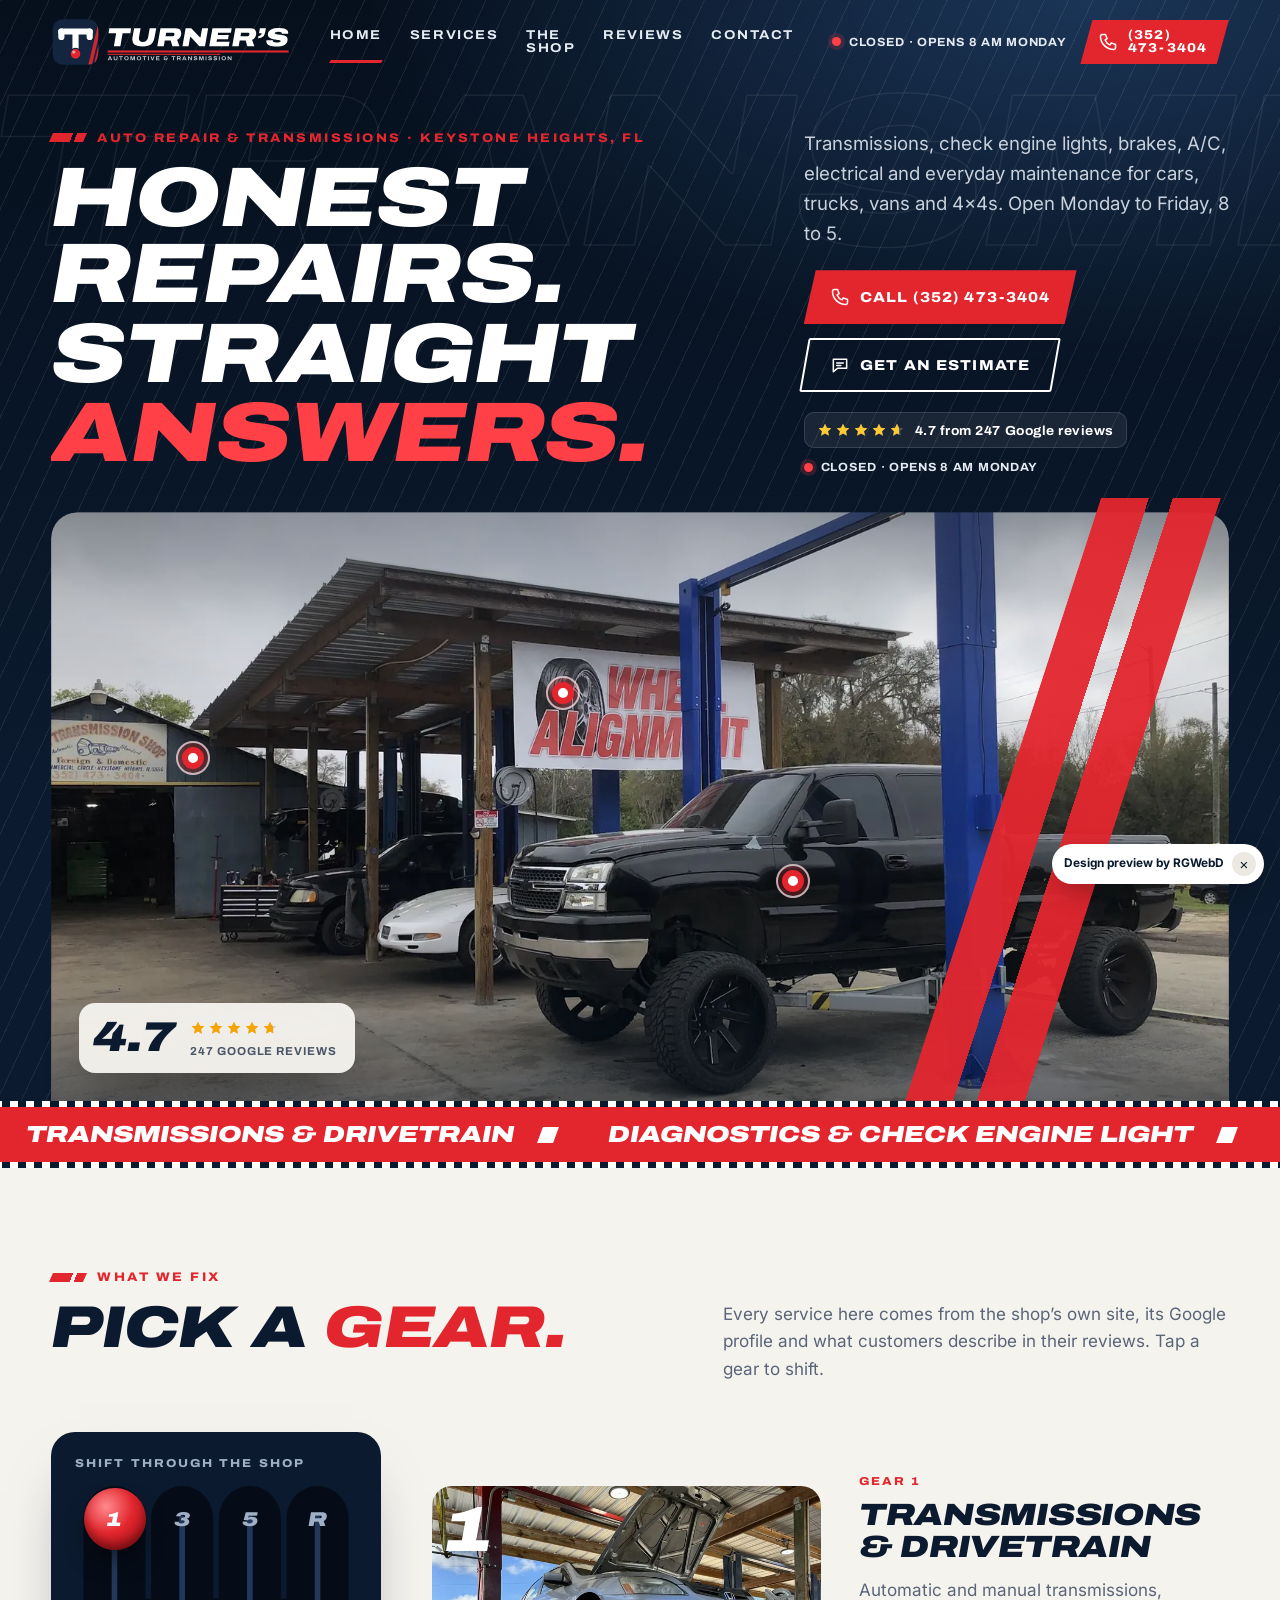
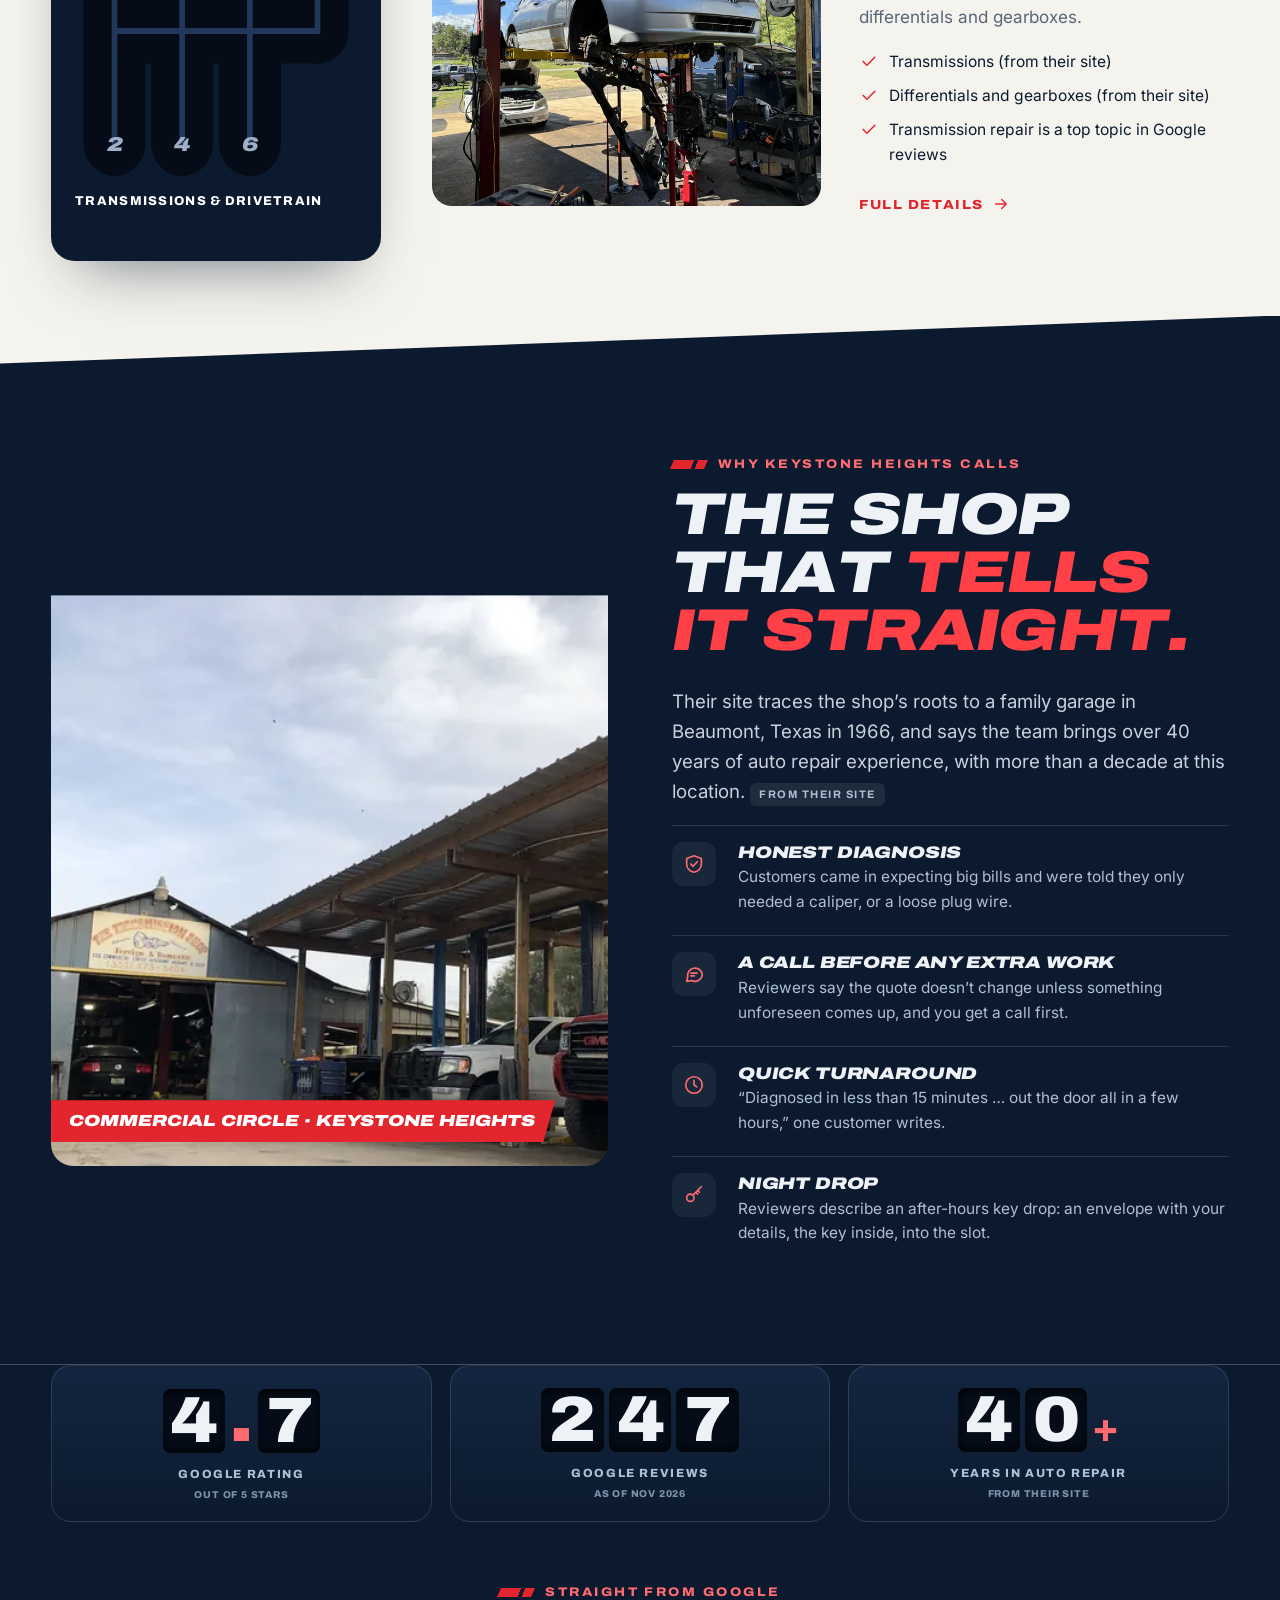
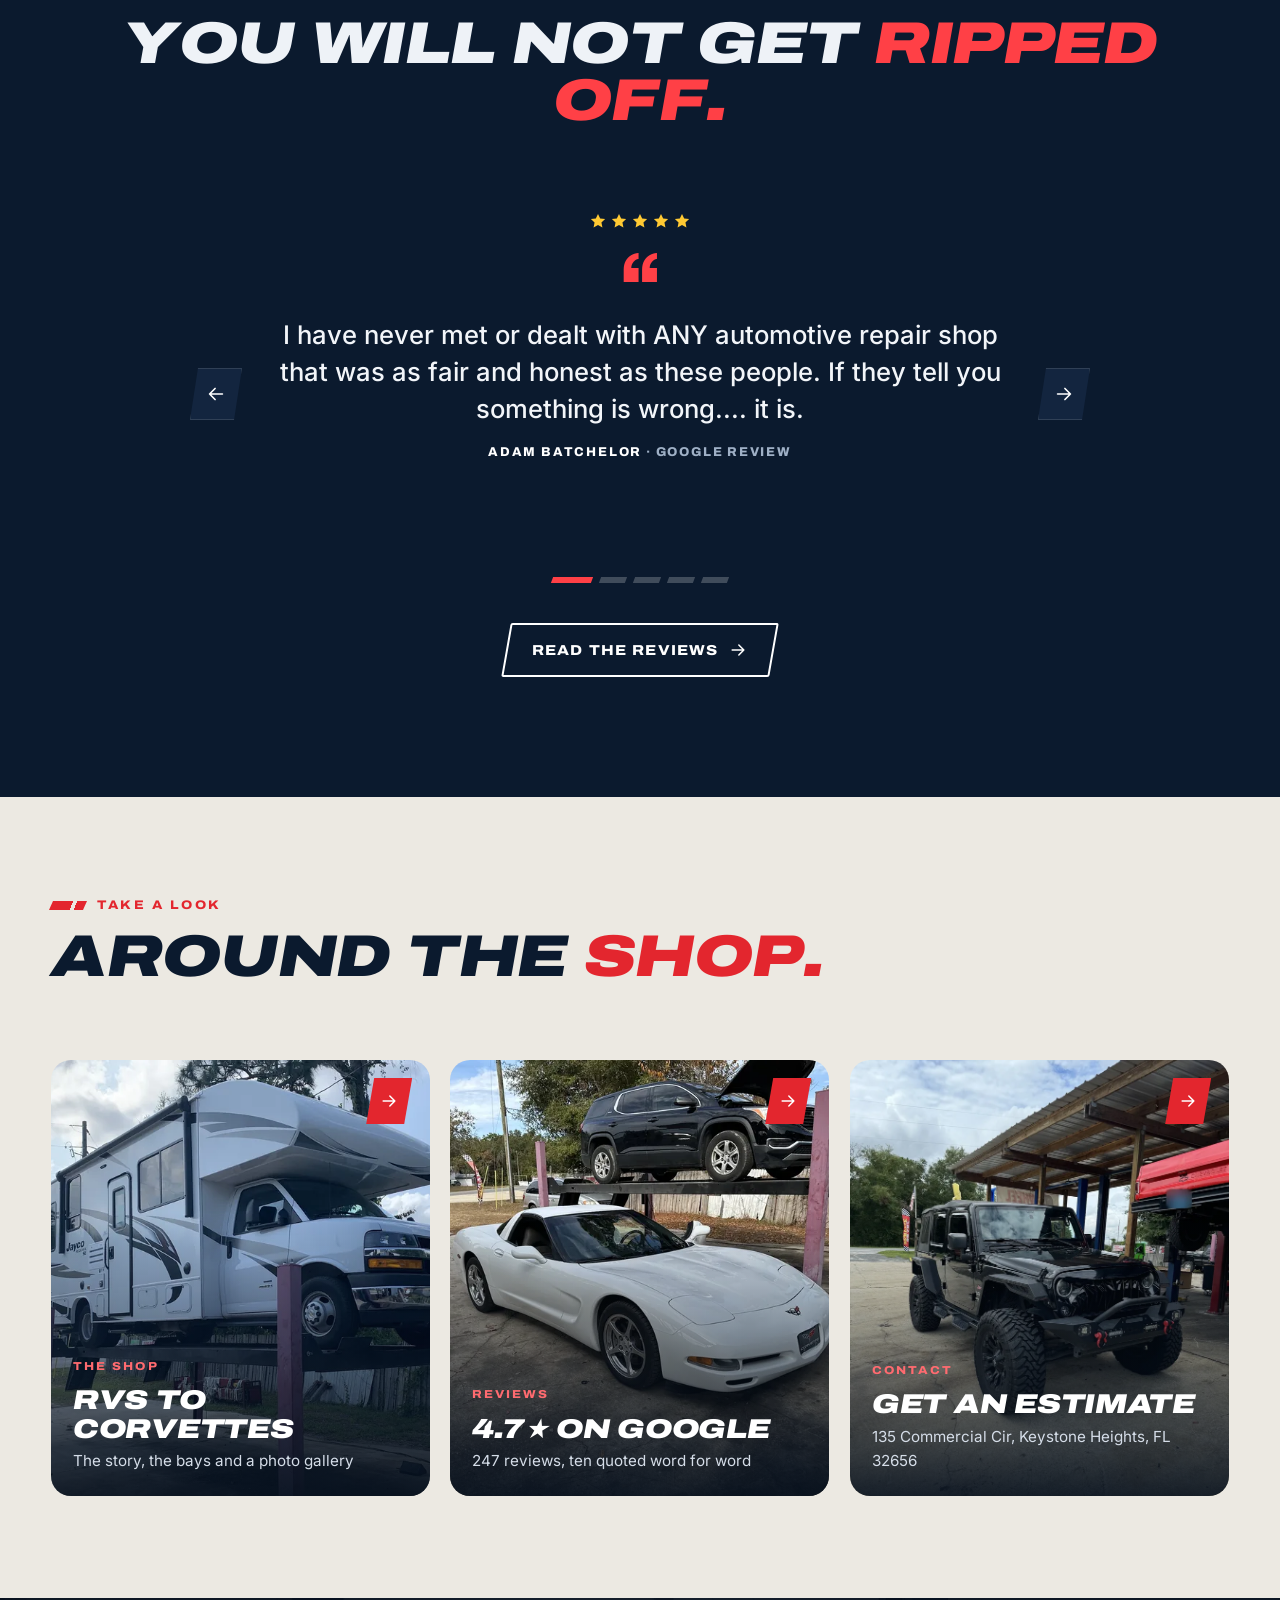
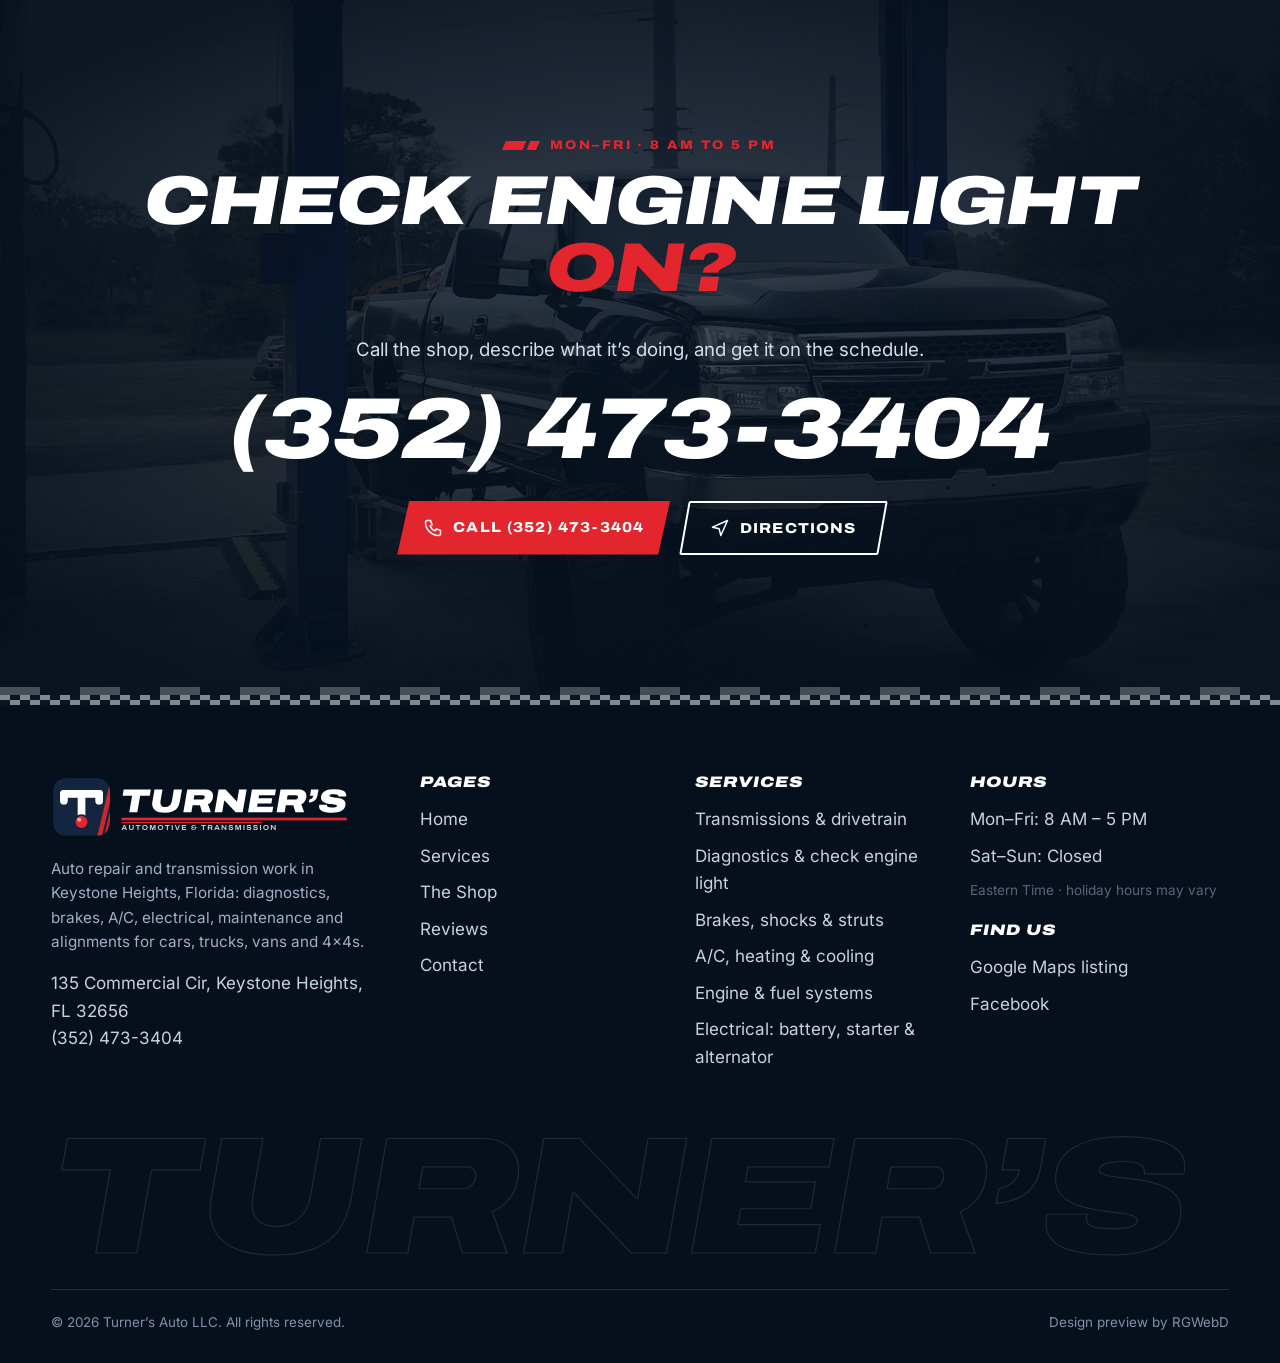
==== commit a2f2c6e5: "Hotspot placement, viewport-fit labels, mobile tweaks" ====
--- a/index.html
+++ b/index.html
@@ -17,9 +17,9 @@
 <div class="ctas fade d2"><a class="btn mag " href="tel:+13524733404"><svg viewBox="0 0 24 24" fill="none" stroke="currentColor" stroke-width="1.8" stroke-linecap="round" stroke-linejoin="round" aria-hidden="true"><path d="M5 3h4l2 5-2.5 1.5a11 11 0 0 0 6 6L16 13l5 2v4a2 2 0 0 1-2 2A16 16 0 0 1 3 5a2 2 0 0 1 2-2z"/></svg><span class="lbl">Call (352) 473-3404</span></a><a class="btn mag ghost" href="contact.html#estimate"><svg viewBox="0 0 24 24" fill="none" stroke="currentColor" stroke-width="1.8" stroke-linecap="round" stroke-linejoin="round" aria-hidden="true"><path d="M4 5h16v11H9l-5 4z"/><path d="M8 9.5h8M8 12.5h5"/></svg><span class="lbl">Get an estimate</span></a></div>
 <div class="trust fade d3"><a class="chip" href="https://maps.app.goo.gl/gTGMU6ZF7AFFTeKB7" target="_blank" rel="noopener"><span class="pstars" role="img" aria-label="4.7 out of 5 stars"><span class="row"><svg viewBox="0 0 24 24" aria-hidden="true"><path fill="currentColor" d="M12 2.5l2.9 6.1 6.6.8-4.9 4.6 1.3 6.6L12 17.3l-5.9 3.3 1.3-6.6L2.5 9.4l6.6-.8z"/></svg><svg viewBox="0 0 24 24" aria-hidden="true"><path fill="currentColor" d="M12 2.5l2.9 6.1 6.6.8-4.9 4.6 1.3 6.6L12 17.3l-5.9 3.3 1.3-6.6L2.5 9.4l6.6-.8z"/></svg><svg viewBox="0 0 24 24" aria-hidden="true"><path fill="currentColor" d="M12 2.5l2.9 6.1 6.6.8-4.9 4.6 1.3 6.6L12 17.3l-5.9 3.3 1.3-6.6L2.5 9.4l6.6-.8z"/></svg><svg viewBox="0 0 24 24" aria-hidden="true"><path fill="currentColor" d="M12 2.5l2.9 6.1 6.6.8-4.9 4.6 1.3 6.6L12 17.3l-5.9 3.3 1.3-6.6L2.5 9.4l6.6-.8z"/></svg><svg viewBox="0 0 24 24" aria-hidden="true"><path fill="currentColor" d="M12 2.5l2.9 6.1 6.6.8-4.9 4.6 1.3 6.6L12 17.3l-5.9 3.3 1.3-6.6L2.5 9.4l6.6-.8z"/></svg></span><span class="top" style="width:94%"><span class="row"><svg viewBox="0 0 24 24" aria-hidden="true"><path fill="currentColor" d="M12 2.5l2.9 6.1 6.6.8-4.9 4.6 1.3 6.6L12 17.3l-5.9 3.3 1.3-6.6L2.5 9.4l6.6-.8z"/></svg><svg viewBox="0 0 24 24" aria-hidden="true"><path fill="currentColor" d="M12 2.5l2.9 6.1 6.6.8-4.9 4.6 1.3 6.6L12 17.3l-5.9 3.3 1.3-6.6L2.5 9.4l6.6-.8z"/></svg><svg viewBox="0 0 24 24" aria-hidden="true"><path fill="currentColor" d="M12 2.5l2.9 6.1 6.6.8-4.9 4.6 1.3 6.6L12 17.3l-5.9 3.3 1.3-6.6L2.5 9.4l6.6-.8z"/></svg><svg viewBox="0 0 24 24" aria-hidden="true"><path fill="currentColor" d="M12 2.5l2.9 6.1 6.6.8-4.9 4.6 1.3 6.6L12 17.3l-5.9 3.3 1.3-6.6L2.5 9.4l6.6-.8z"/></svg><svg viewBox="0 0 24 24" aria-hidden="true"><path fill="currentColor" d="M12 2.5l2.9 6.1 6.6.8-4.9 4.6 1.3 6.6L12 17.3l-5.9 3.3 1.3-6.6L2.5 9.4l6.6-.8z"/></svg></span></span></span> 4.7 from 247 Google reviews</a><span class="status" data-status><i></i><span>Mon–Fri 8 AM–5 PM</span></span></div></div></div>
 <div class="wind"><div class="ph"><img src="assets/img/g01-1600.webp" srcset="assets/img/g01-800.webp 800w, assets/img/g01-1600.webp 1600w" sizes="(max-width:640px) 100vw, 1240px" width="1600" height="1200" alt="Turner’s Automotive shop in Keystone Heights: a lifted black pickup beside a blue two-post lift under the covered bays, with the Wheel Alignment banner" fetchpriority="high" decoding="async"></div><span class="stripe" aria-hidden="true"></span>
-<div class="hs" style="--x:12%;--y:41%;--ym:45%"><a href="services.html#transmissions"><span class="dot"></span><span class="hl">Transmission shop</span></a></div>
-<div class="hs" style="--x:43%;--y:35%;--ym:40%"><a href="services.html#alignment"><span class="dot"></span><span class="hl">Wheel alignment</span></a></div>
-<div class="hs rev" style="--x:63%;--y:62%;--ym:58%"><a href="services.html#models"><span class="dot"></span><span class="hl">Trucks &amp; 4×4s</span></a></div>
+<div class="hs" style="--x:12%;--y:41%;--ym:48%"><a href="services.html#transmissions"><span class="dot"></span><span class="hl">Transmission shop</span></a></div>
+<div class="hs" style="--x:43.5%;--y:30%;--ym:36%"><a href="services.html#alignment"><span class="dot"></span><span class="hl">Wheel alignment</span></a></div>
+<div class="hs rev" style="--x:63%;--y:62%;--ym:63%"><a href="services.html#models"><span class="dot"></span><span class="hl">Trucks &amp; 4×4s</span></a></div>
 <a class="rate-card" href="reviews.html"><span class="big">4.7</span><span><span class="pstars" role="img" aria-label="4.7 out of 5 stars"><span class="row"><svg viewBox="0 0 24 24" aria-hidden="true"><path fill="currentColor" d="M12 2.5l2.9 6.1 6.6.8-4.9 4.6 1.3 6.6L12 17.3l-5.9 3.3 1.3-6.6L2.5 9.4l6.6-.8z"/></svg><svg viewBox="0 0 24 24" aria-hidden="true"><path fill="currentColor" d="M12 2.5l2.9 6.1 6.6.8-4.9 4.6 1.3 6.6L12 17.3l-5.9 3.3 1.3-6.6L2.5 9.4l6.6-.8z"/></svg><svg viewBox="0 0 24 24" aria-hidden="true"><path fill="currentColor" d="M12 2.5l2.9 6.1 6.6.8-4.9 4.6 1.3 6.6L12 17.3l-5.9 3.3 1.3-6.6L2.5 9.4l6.6-.8z"/></svg><svg viewBox="0 0 24 24" aria-hidden="true"><path fill="currentColor" d="M12 2.5l2.9 6.1 6.6.8-4.9 4.6 1.3 6.6L12 17.3l-5.9 3.3 1.3-6.6L2.5 9.4l6.6-.8z"/></svg><svg viewBox="0 0 24 24" aria-hidden="true"><path fill="currentColor" d="M12 2.5l2.9 6.1 6.6.8-4.9 4.6 1.3 6.6L12 17.3l-5.9 3.3 1.3-6.6L2.5 9.4l6.6-.8z"/></svg></span><span class="top" style="width:94%"><span class="row"><svg viewBox="0 0 24 24" aria-hidden="true"><path fill="currentColor" d="M12 2.5l2.9 6.1 6.6.8-4.9 4.6 1.3 6.6L12 17.3l-5.9 3.3 1.3-6.6L2.5 9.4l6.6-.8z"/></svg><svg viewBox="0 0 24 24" aria-hidden="true"><path fill="currentColor" d="M12 2.5l2.9 6.1 6.6.8-4.9 4.6 1.3 6.6L12 17.3l-5.9 3.3 1.3-6.6L2.5 9.4l6.6-.8z"/></svg><svg viewBox="0 0 24 24" aria-hidden="true"><path fill="currentColor" d="M12 2.5l2.9 6.1 6.6.8-4.9 4.6 1.3 6.6L12 17.3l-5.9 3.3 1.3-6.6L2.5 9.4l6.6-.8z"/></svg><svg viewBox="0 0 24 24" aria-hidden="true"><path fill="currentColor" d="M12 2.5l2.9 6.1 6.6.8-4.9 4.6 1.3 6.6L12 17.3l-5.9 3.3 1.3-6.6L2.5 9.4l6.6-.8z"/></svg><svg viewBox="0 0 24 24" aria-hidden="true"><path fill="currentColor" d="M12 2.5l2.9 6.1 6.6.8-4.9 4.6 1.3 6.6L12 17.3l-5.9 3.3 1.3-6.6L2.5 9.4l6.6-.8z"/></svg></span></span></span><small>247 Google reviews</small></span></a></div></div></section>
 <div class="ticker" aria-hidden="true"><ul><li>Transmissions & drivetrain</li><li>Diagnostics & check engine light</li><li>Brakes, shocks & struts</li><li>A/C, heating & cooling</li><li>Engine & fuel systems</li><li>Electrical: battery, starter & alternator</li><li>Oil change, tune-up & fluids</li><li>Wheel alignment & tires</li><li>Transmissions & drivetrain</li><li>Diagnostics & check engine light</li><li>Brakes, shocks & struts</li><li>A/C, heating & cooling</li><li>Engine & fuel systems</li><li>Electrical: battery, starter & alternator</li><li>Oil change, tune-up & fluids</li><li>Wheel alignment & tires</li></ul></div>
 <section class="sec"><div class="wrap"><div class="head"><div><p class="kicker">What we fix</p><h2 class="split-h">Pick a <span class="red">gear.</span></h2></div><p>Every service here comes from the shop’s own site, its Google profile and what customers describe in their reviews. Tap a gear to shift.</p></div>
@@ -51,5 +51,5 @@
 <address style="font-style:normal"><a href="https://www.google.com/maps/dir/?api=1&destination=TURNER%E2%80%99S+AUTOMOTIVE%2C+135+Commercial+Cir%2C+Keystone+Heights%2C+FL+32656" target="_blank" rel="noopener">135 Commercial Cir, Keystone Heights, FL 32656</a><br><a href="tel:+13524733404">(352) 473-3404</a></address></div>
 <div><h4>Pages</h4><ul><li><a href="index.html">Home</a></li><li><a href="services.html">Services</a></li><li><a href="shop.html">The Shop</a></li><li><a href="reviews.html">Reviews</a></li><li><a href="contact.html">Contact</a></li></ul></div><div><h4>Services</h4><ul><li><a href="services.html#transmissions">Transmissions & drivetrain</a></li><li><a href="services.html#diagnostics">Diagnostics & check engine light</a></li><li><a href="services.html#brakes-suspension">Brakes, shocks & struts</a></li><li><a href="services.html#ac-cooling">A/C, heating & cooling</a></li><li><a href="services.html#engine-fuel">Engine & fuel systems</a></li><li><a href="services.html#electrical">Electrical: battery, starter & alternator</a></li></ul></div><div><h4>Hours</h4><ul><li>Mon–Fri: 8 AM – 5 PM</li><li>Sat–Sun: Closed</li><li class="muted" style="font-size:.85rem">Eastern Time · holiday hours may vary</li></ul><h4 style="margin-top:22px">Find us</h4><ul><li><a href="https://maps.app.goo.gl/gTGMU6ZF7AFFTeKB7" target="_blank" rel="noopener">Google Maps listing</a></li><li><a href="https://www.facebook.com/people/Turner-Automotive-Transmission-AKA-The-Transmission-Repair-Shop/100063788893662/" target="_blank" rel="noopener">Facebook</a></li></ul></div>
 </div><div class="bigword" aria-hidden="true">Turner’s</div><div class="legal"><span>© 2026 Turner’s Auto LLC. All rights reserved.</span><span>Design preview by RGWebD</span></div></div></footer>
-<div class="mbar"><a class="btn mag " href="tel:+13524733404"><svg viewBox="0 0 24 24" fill="none" stroke="currentColor" stroke-width="1.8" stroke-linecap="round" stroke-linejoin="round" aria-hidden="true"><path d="M5 3h4l2 5-2.5 1.5a11 11 0 0 0 6 6L16 13l5 2v4a2 2 0 0 1-2 2A16 16 0 0 1 3 5a2 2 0 0 1 2-2z"/></svg><span class="lbl">Call now</span></a><a class="btn mag ghost" href="contact.html#estimate"><svg viewBox="0 0 24 24" fill="none" stroke="currentColor" stroke-width="1.8" stroke-linecap="round" stroke-linejoin="round" aria-hidden="true"><path d="M4 5h16v11H9l-5 4z"/><path d="M8 9.5h8M8 12.5h5"/></svg><span class="lbl">Get an estimate</span></a></div>
+<div class="mbar"><a class="btn mag " href="tel:+13524733404"><svg viewBox="0 0 24 24" fill="none" stroke="currentColor" stroke-width="1.8" stroke-linecap="round" stroke-linejoin="round" aria-hidden="true"><path d="M5 3h4l2 5-2.5 1.5a11 11 0 0 0 6 6L16 13l5 2v4a2 2 0 0 1-2 2A16 16 0 0 1 3 5a2 2 0 0 1 2-2z"/></svg><span class="lbl">Call now</span></a><a class="btn mag ghost" href="contact.html#estimate"><svg viewBox="0 0 24 24" fill="none" stroke="currentColor" stroke-width="1.8" stroke-linecap="round" stroke-linejoin="round" aria-hidden="true"><path d="M4 5h16v11H9l-5 4z"/><path d="M8 9.5h8M8 12.5h5"/></svg><span class="lbl">Estimate</span></a></div>
 <div class="demo" role="note">Design preview by RGWebD<button type="button" aria-label="Dismiss preview note">×</button></div><script src="assets/script.js" defer></script></body></html>
